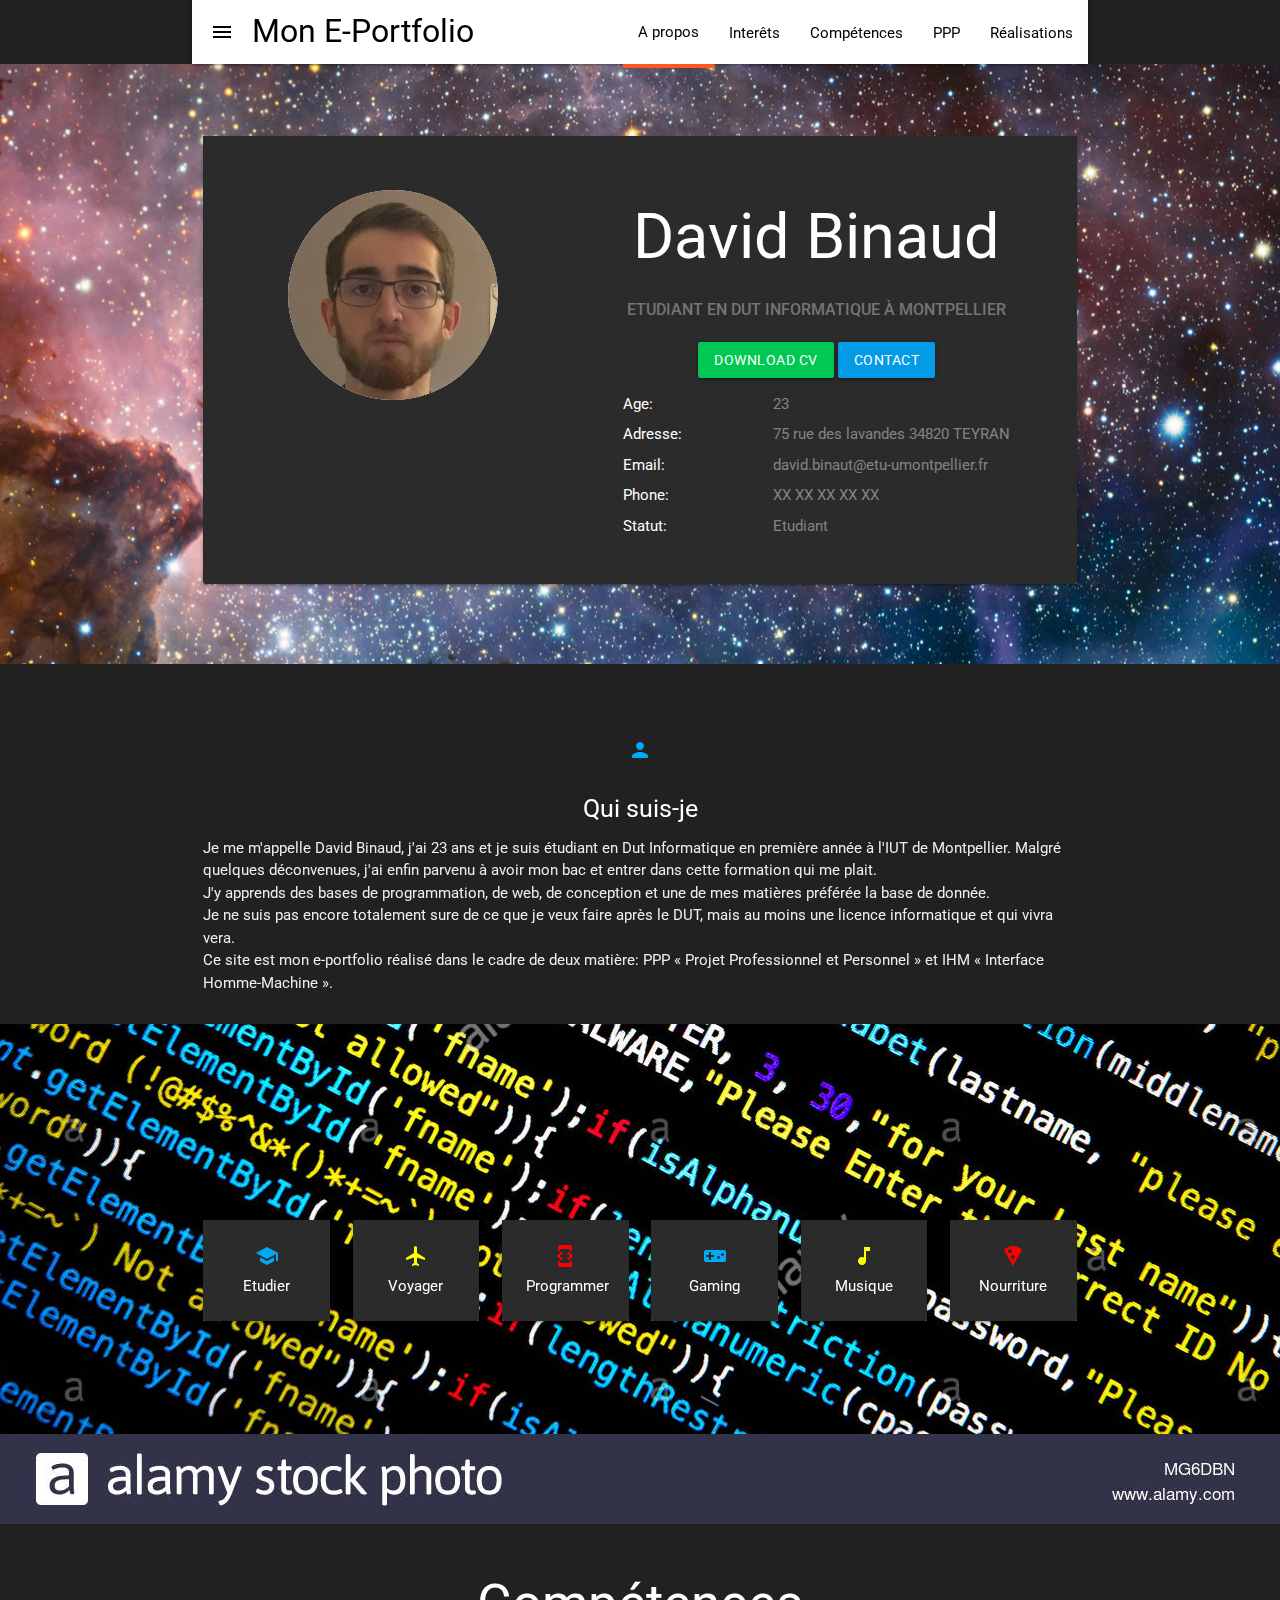
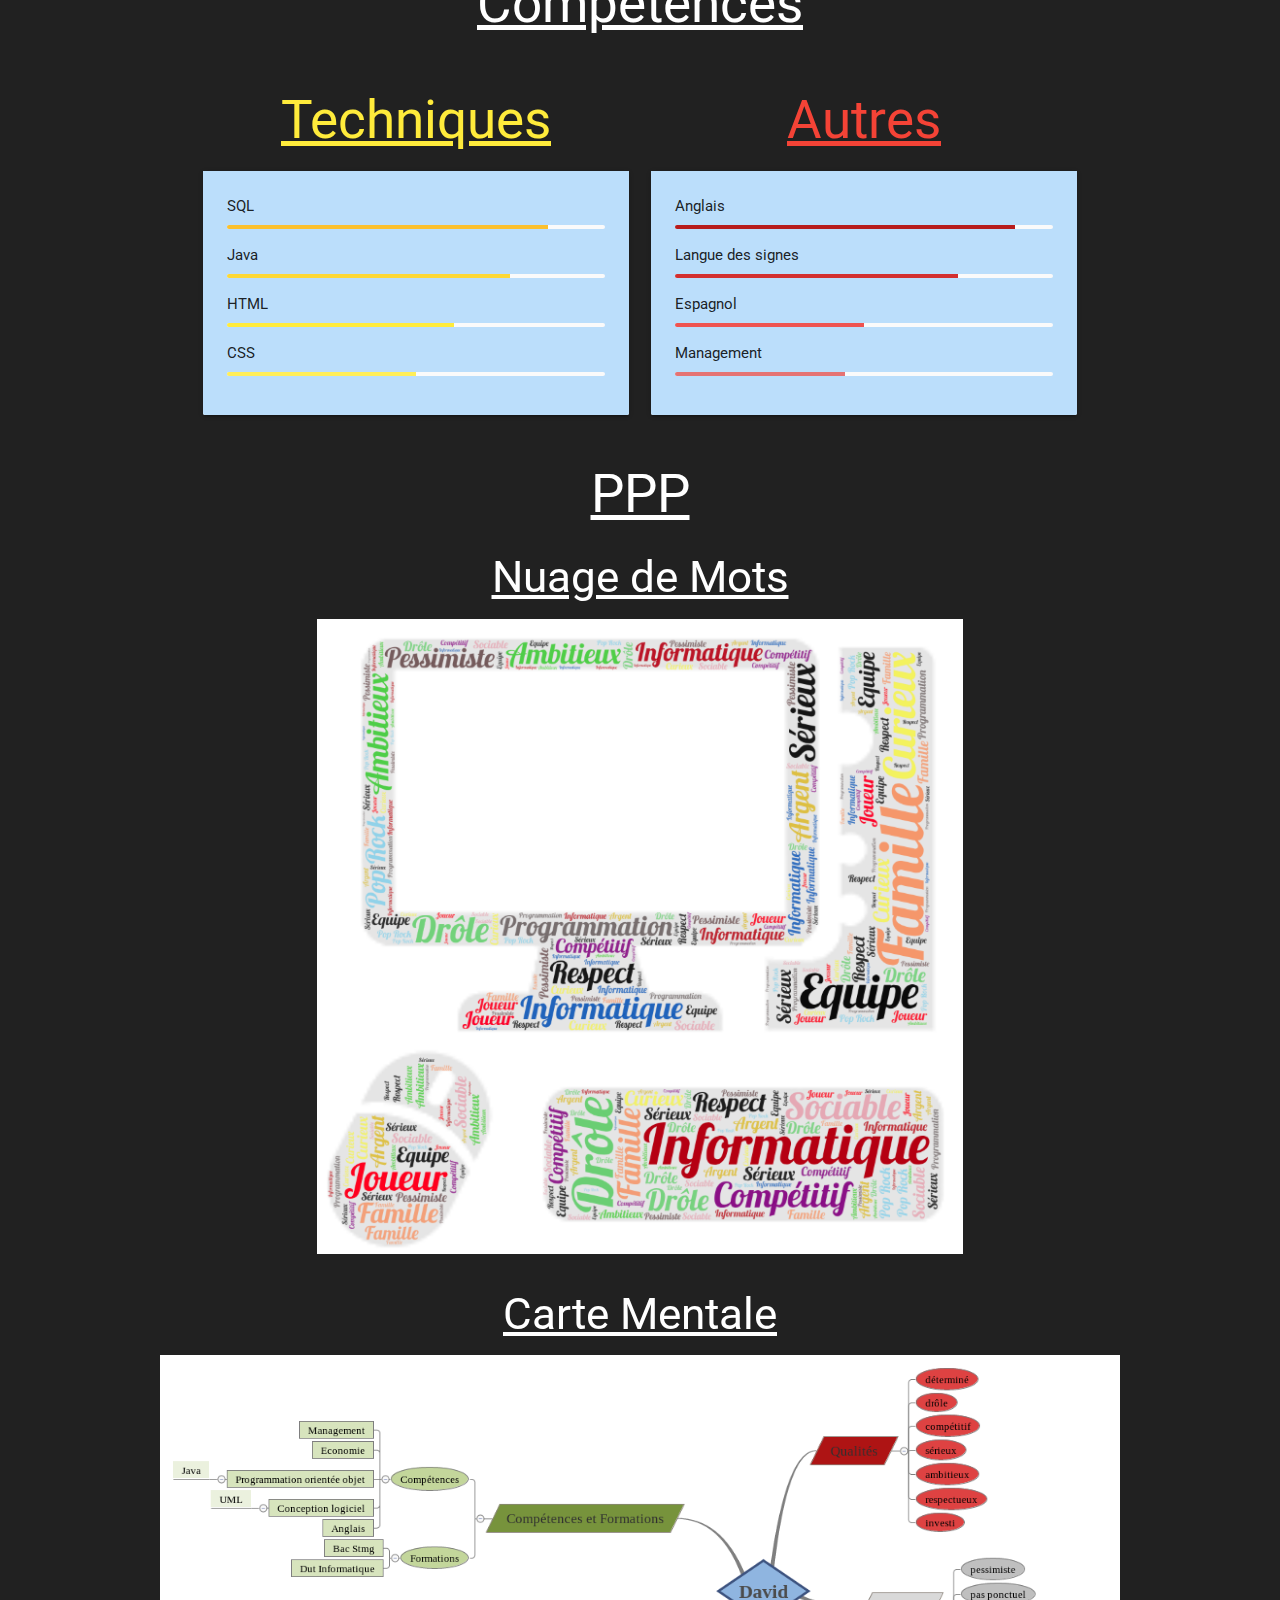
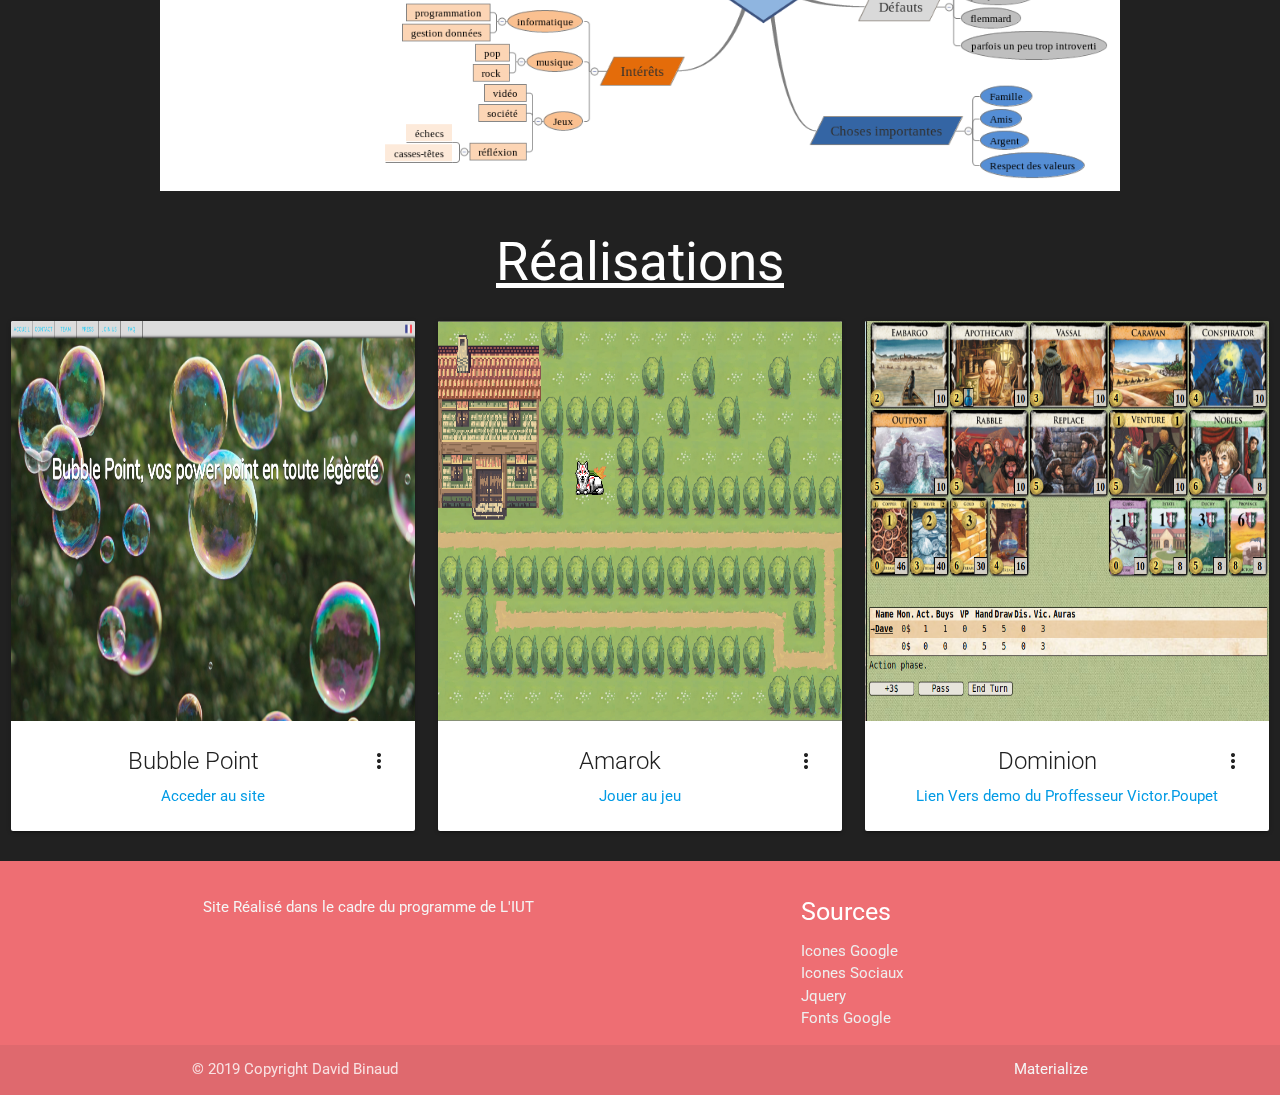
==== index.html @ a17b1716 "corrections" ====
<!DOCTYPE html>
  <html>
    <head>
      <title>E-Portfolio</title>
      <meta charset="utf-8">

      <!--Pas utilisé-->
      <script src="https://ajax.googleapis.com/ajax/libs/jquery/3.4.0/jquery.min.js"></script>
      <script src="./translate.js-master/jquery.translate.js"/></script>

      <!--Import Google Roboto Font-->
      <link rel="stylesheet" href="https://fonts.googleapis.com/css?family=Roboto">

      <!--Import Google Icon Font-->
      <link href="https://fonts.googleapis.com/icon?family=Material+Icons" rel="stylesheet">

      <!-- Social media Font -->
      <link rel="stylesheet" href="https://d1azc1qln24ryf.cloudfront.net/114779/Socicon/style-cf.css?9ukd8d">

    <!-- Compiled and minified CSS -->
    <link rel="stylesheet" href="https://cdnjs.cloudflare.com/ajax/libs/materialize/1.0.0/css/materialize.min.css">


    <link rel="stylesheet" href="./css/styles.css">



      <!--Let browser know website is optimized for mobile-->
      <meta name="viewport" content="width=device-width, initial-scale=1.0"/>
    </head>

    <body class="grey darken-4">

      <header>
        <div class="navbar-fixed container">
          <nav class="container white">
            <div class="nav-wrapper N/A">
              <a href="#" class="sidenav-trigger show-on-large" data-target="sidenav"><i class="material-icons  black-text">menu</i></a>
              <a href="#" class="brand-logo black-text"><span class="brandText">Mon E-Portfolio</span></a>
              <ul class="right hide-on-med-and-down">
                <li class="menuItems"><a class="waves-effect black-text menuItems" href="#Apropos">A propos</a></li>
                <li><a class="waves-effect black-text" href="#Interet">Interêts</a></li>
                <li><a class="waves-effect black-text" href="#Competences">Compétences</a></li>
                <li><a class="waves-effect black-text" href="#PPP">PPP</a></li>
                <li><a class="waves-effect black-text" href="#Realisations">Réalisations</a></li>
              </ul>
            </div>
          </nav>
        </div>
      </header>

    
      <ul class="sidenav" id="sidenav">
          <li>
              <div class="user-view">

                <div class="background">
                  <img src="./images/bgside.jpeg" alt="bg">
                </div>

                <div class="valign-wrapper">

                  <img src="./images/avatar2.png" alt="avatar" id="avatar">
                  <span class="white-text" id="avatarName">David Binaud</span>

                  <ul class="social-icons">
                      <li><a href="https://www.linkedin.com/in/david-binaud-540192148/" target="_blank" class="pure-button button-socicon"><span class="socicon socicon-linkedin white-text"></span></a></li>
                      <li><a href="https://github.com/DavidBinaud" target="_blank" class="pure-button button-socicon"><span class="socicon socicon-github white-text"></span></a></li>
                      <li><a href="https://open.spotify.com/user/1178601112?si=UcrMDy1pShS0-6CHucBXZg" target="_blank" class="pure-button button-socicon"><span class="socicon socicon-spotify white-text"></span></a></li>
                  </ul>

                </div>
              </div>        
          </li>
          <li><a class="waves-effect waves-light white-text" href="#Apropos">A propos</a></li>
          <li><a class="waves-effect waves-light white-text" href="#Interet">Interêts</a></li>
          <li><a class="waves-effect waves-light white-text" href="#Competences">Compétences</a></li>
          <li><a class="waves-effect waves-light white-text" href="#PPP">PPP</a></li>
          <li><a class="waves-effect waves-light white-text" href="#Realisations">Réalisations</a></li>
        </ul>
      



        <!-- first card with personal info  + Parallax -->

        <div class="parallax-container parallax-container1 transparent scrollspy valign-wrapper" id="Apropos">
          <div class="container" id="wrapper">
                <div class="row">
                  <div class="col s12">
                    <div class="card">
                      <div class="card-content first-card">
                        <div class="row">
                          <div class="col s12 l5 center">
                            <img class="avatar" src="./images/avatar2.png">
                            <ul class="social-icons">
                              <li><a href="https://www.facebook.com/david.binaud" target="_blank" class="pure-button button-socicon"><span class="socicon socicon-facebook grey-text text-darken-1"></span></a></li>
                              <li><a href="https://twitter.com/doudyss22" target="_blank" class="pure-button button-socicon"><span class="socicon socicon-twitter grey-text text-darken-1"></span></a></li>
                              <li><a href="https://www.linkedin.com/in/david-binaud-540192148/" target="_blank" class="pure-button button-socicon"><span class="socicon socicon-linkedin grey-text text-darken-1"></span></a></li>
                              <li><a href="https://github.com/DavidBinaud" target="_blank" class="pure-button button-socicon"><span class="socicon socicon-github grey-text text-darken-1"></span></a></li>
                              <li><a href="https://open.spotify.com/user/1178601112?si=UcrMDy1pShS0-6CHucBXZg" target="_blank" class="pure-button button-socicon"><span class="socicon socicon-spotify grey-text text-darken-1"></span></a></li>
                            </ul>
                          </div>
                          <div class="col s12 l7 info center">
                            <h1 id="about" class="scrollspy white-text">David Binaud</h1>
                            <p class="grey-text text-darken-1">Etudiant en Dut Informatique à Montpellier</p>
                            <div>
                              <a href="./src/CV.pdf" target="_blank" class="waves-effect waves-light btn green accent-4">DOWNLOAD CV</a>
                              <a class="waves-effect waves-light btn light-blue darken-1">CONTACT</a>
                            </div>
                            <ul>
                              <li><span class="profile-title">Age:</span><span class="profile-desc">23</span></li>
                              <li><span class="profile-title">Adresse:</span><span class="profile-desc">75 rue des lavandes 34820 TEYRAN</span></li>
                              <li><span class="profile-title">Email:</span><span class="profile-desc">david.binaut@etu-umontpellier.fr</span></li>
                              <li><span class="profile-title">Phone:</span><span class="profile-desc">XX XX XX XX XX</span></li>
                              <li><span class="profile-title ">Statut:</span><span class="profile-desc">Etudiant</span></li>
                            </ul>
                          </div>
                        </div>
                      </div>
                    </div>
                  </div>
                </div>
          </div>

          <div class="parallax"><img src="./images/NebulaWallpaper.jpg" alt="nebula"></div>
      </div>

 <!--Qui  suis je -->

      <div class="container section">
      <div class="row">
         <div class="col s12">
           <div class="icon-block">
             <h2 class="center light-blue-text">
               <i class="material-icons">person</i>  
             </h2>
             <h5 class="center white-text">Qui suis-je</h5>
             <p class="grey-text text-lighten-3">
              Je me m'appelle David Binaud, j'ai 23 ans et je suis étudiant en Dut Informatique en première année à l'IUT de Montpellier. Malgré quelques déconvenues, j'ai enfin parvenu à avoir mon bac et entrer dans cette formation qui me plait.<br>
              J'y apprends des bases de programmation, de web, de conception et une de mes matières préférée la base de donnée.<br>
              Je ne suis pas encore totalement sure de ce que je veux faire après le DUT, mais au moins une licence informatique et qui vivra vera.<br>
              Ce site est mon e-portfolio réalisé dans le cadre de deux matière: PPP « Projet Professionnel et Personnel » et IHM « Interface Homme-Machine ».
             </p>
           </div>
           
         </div>
         
         
       </div>
    </div>


		
 <!--Interets -->
        <div class="parallax-container transparent scrollspy valign-wrapper" id="Interet">
          <div class="parallax"><img src="./images/coding.jpg"></div>

          <div class="row container">
              <div class="col s4 m4 l2">
                  <div class="card ">
                      <div class="card-content center interest">
                        <div>
                          <i class="material-icons interest-icon1"><span class="">school</i>
                        </div>
                        <div>
                          <span class="white-text"><span class="interestText">Etudier</span>
                        </div>
                      </div>
                  </div>
              </div>

              <div class="col s4 m4 l2">
                  <div class="card">
                    <div class="card-content center interest">
                      <div>
                        <i class="material-icons interest-icon2">flight</i>
                      </div>
                      <div>
                        <span class="white-text"><span class="interestText">Voyager</span>
                      </div>
                    </div>
                  </div>
              </div>

              <div class="col s4 m4 l2">
                <div class="card">
                  <div class="card-content center interest">
                    <div>
                      <i class="material-icons interest-icon3">developer_mode</i>
                    </div>
                    <div>
                      <span class="white-text"><span class="interestText">Programmer</span>
                    </div>
                  </div>
                </div>
              </div>

              <div class="col s4 m4 l2">
                <div class="card">
                  <div class="card-content center interest">
                    <div>
                      <i class="material-icons interest-icon1">videogame_asset</i>
                    </div>
                    <div>
                      <span class="white-text"><span class="interestText">Gaming</span>
                    </div>
                  </div>
                </div>
              </div>

              <div class="col s4 m4 l2">
                <div class="card">
                  <div class="card-content center interest">
                    <div>
                      <i class="material-icons interest-icon2">music_note</i>
                    </div>
                    <div>
                      <span class="white-text"><span class="interestText">Musique</span>
                    </div>
                  </div>
                </div>
              </div>

              <div class="col s4 m4 l2">
                <div class="card">
                  <div class="card-content center interest">
                    <div>
                      <i class="material-icons interest-icon3">local_pizza</i>
                    </div>
                    <div>
                      <span class="white-text"><span class="interestText">Nourriture</span>
                    </div>
                  </div>
                </div>
              </div>
            </div>
      </div>

 <!--Competences -->
        <div class="section N/A">
		  	     <h2 class="white-text center">Compétences</h2>
             <div class="container skills">
        <div class="row scrollspy" id="Competences">
          <div class="col s12 l6 technicalSkill">
            <h2 id="skills" class="scrollspy center yellow-text">Techniques</h2>
            <div class="card">
              <div class="card-content  blue lighten-4">
                <div>
                  SQL
                </div>
                <div class="progress grey lighten-5">
                  <div class="determinate yellow darken-2" style="width: 85%"></div>
                </div>
                <div>
                  Java
                </div>
                <div class="progress grey lighten-5">
                  <div class="determinate yellow darken-1" style="width: 75%"></div>
                </div>
                <div>
                  HTML
                </div>
                <div class="progress grey lighten-5">
                  <div class="determinate yellow" style="width: 60%"></div>
                </div>
                <div>
                  CSS
                </div>
                <div class="progress grey lighten-5">
                  <div class="determinate yellow lighten-1" style="width: 50%"></div>
                </div>
              </div>
            </div>
          </div>
          <div class="col s12 l6">
            <h2 class="scrollspy center red-text"><span class="OtherComp">Autres</span></h2>
            <div class="card">
              <div class="card-content blue lighten-4">
                <div>
                  Anglais
                </div>
                <div class="progress grey lighten-5">
                  <div class="determinate red darken-4" style="width: 90%"></div>
                </div>
                <div>
                  Langue des signes
                </div>
                <div class="progress grey lighten-5">
                  <div class="determinate red darken-2" style="width: 75%"></div>
                </div>
                <div>
                  Espagnol
                </div>
                <div class="progress grey lighten-5">
                  <div class="determinate red lighten-1" style="width: 50%"></div>
                </div>
                <div>
                  Management
                </div>
                <div class="progress grey lighten-5">
                  <div class="determinate  red lighten-2" style="width: 45%"></div>
                </div>
              </div>
            </div>
          </div>
        </div>
      </div>


 <!--PPP -->
      <div class="center scrollspy"  id="PPP">
        <h2 class="white-text">PPP</h2>
      <div >

        <h3 class="white-text" >Nuage de Mots</h3>
        <img id="NuageMots" src="./images/NuageDeMots.png" alt="nuageMots">
      </div>

      <div class="CarteMentaleParent">
        <h3 class="white-text" >Carte Mentale</h3>
        <img id="CarteMentale" src="./images/CarteMentale.png" alt="CarteMentale">
      </div>
    </div>







    <!--Realisations -->
    <div class="row center scrollspy" id="Realisations">
      <h2 class="white-text center">Réalisations</h2>
      <div class="col s12 m6 l4 center">
        <div class="card center">
          <div class="card-image waves-effect waves-block waves-light">
              <img class="activator card-image" src="images/Bubble.png">
          </div>
          <div class="card-content">
            <span class="card-title activator grey-text text-darken-4">Bubble Point<i class="material-icons right">more_vert</i></span>
            <p><a href="http://webinfo.iutmontp.univ-montp2.fr/~binaudd" target="_blank" class="center">Acceder au site</a></p>
          </div>

          <div class="card-reveal">
            <span class="card-title grey-text text-darken-4">Bubble Point<i class="material-icons right">close</i></span>
            <p>Site réalisé durant le premier semestre dans le cadre de la conception document. Utilisant du html/CSS et un peu de javascript</p>
          </div>
        </div>
      </div>

      <div class="col s12 m6 l4 center">
        <div class="card center">
          <div class="card-image waves-effect waves-block waves-light">
              <img class="activator card-image" src="./images/Amarok.png">
          </div>
          <div class="card-content">
            <span class="card-title activator grey-text text-darken-4">Amarok<i class="material-icons right">more_vert</i></span>
            <p><a href="./src/Amarok/amarok.html" target="_blank" class="center">Jouer au jeu</a></p>
          </div>

          <div class="card-reveal">
            <span class="card-title grey-text text-darken-4">Amarok<i class="material-icons right">close</i></span>
            <p>C'est un jeu réalisé Lors de la Code Game Jam qui est une compétition de programmation de jeu en 30h par groupe. Nous étions 6 sur ce projet.</p>
          </div>
        </div>
      </div>


      <div class="col s12 m6 l4 center">
        <div class="card center">
          <div class="card-image waves-effect waves-block waves-light">
              <img class="activator card-image" src="./images/Dominion.png">
          </div>
          <div class="card-content">
            <span class="card-title activator grey-text text-darken-4">Dominion<i class="material-icons right">more_vert</i></span>
            <p><a href="https://dominion.zanapher.fr/index">Lien Vers demo du Proffesseur Victor.Poupet</a></p>
          </div>

          <div class="card-reveal">
            <span class="card-title grey-text text-darken-4">Dominion<i class="material-icons right">close</i></span>
            <p>Ce Projet est réalisé dans le cadre du cours de Programmation Orientée objet. Et nous pousse à coder un jeu de cartes qui au demeurant est très interessant.</p>
          </div>
        </div>
      </div>



    </div>















    </div> <!-- Fin Section -->






      <!-- Compiled and minified JavaScript -->
      <script src="https://cdnjs.cloudflare.com/ajax/libs/materialize/1.0.0/js/materialize.min.js"></script>

      <script>
        $(document).ready(function(){
          $('.scrollspy').scrollSpy();
        });
      </script>

      <script>
          $(document).ready(function(){
            $('.sidenav').sidenav();
          });
      </script>

      <script>
        $(document).ready(function(){
          $('.parallax').parallax();
        });
      </script>

      <script>
      $(document).ready(function(){
        $('.pushpin').pushpin();
       });
      </script>

    </body>

     <footer class="page-footer">
          <div class="container">
            <div class="row">
              <div class="col l6 s12">
                <p class="grey-text text-lighten-4">Site Réalisé dans le cadre du programme de L'IUT</p>
              </div>
              <div class="col l4 offset-l2 s12">
                <h5 class="white-text">Sources</h5>
                <ul>
                  <li><a class="grey-text text-lighten-3" href="https://material.io/tools/icons/?style=baseline">Icones Google</a></li>
                  <li><a class="grey-text text-lighten-3" href="http://www.socicon.com/icons">Icones Sociaux</a></li>
                  <li><a class="grey-text text-lighten-3" href="https://jquery.com/">Jquery</a></li>
                  <li><a class="grey-text text-lighten-3" href="https://fonts.google.com/">Fonts Google</a></li>
                </ul>
              </div>
            </div>
          </div>
          <div class="footer-copyright">
            <div class="container">
            © 2019 Copyright David Binaud
            <a class="grey-text text-lighten-4 right" href="https://materializecss.com/">Materialize</a>
            </div>
          </div>
        </footer>
  </html>
---- css/styles.css ----
body{
	font-family: 'Roboto', sans-serif;
}

#wrapper {
  max-width: 970px;
}

#avatar{
  width: 123px; height: 123px;
}

#avatarName{
  padding-left: 5px;
}


h2,h3{
  text-decoration: underline;
}

.card-image{
    height: 400px; /* Your height here */
    overflow: hidden;
}


.menuItems{
  padding-bottom: -5px;
}

.profile-title {
  display: inline-block;
  color : white;
  width: 150px;
  margin-bottom: 8px;
  font-family: 'Roboto', sans-serif;
}

.profile-desc {
  display: inline-block;
  color: #848484;
  margin-bottom: 8px;
  font-family: 'Roboto', sans-serif;
}

.social-icons li {
  display: inline-block;
  padding: 0px 9px;
}

.row {
  margin-bottom: 0px;
}

img.avatar {
  margin-top: 20px;
}

.parallax-container1 {
    height: 600px;
}

.info ul {
  display: inline-block;
  text-align: left;
  font-family: 'Roboto', sans-serif;
}
.info p {
  font-size: 16px;
  line-height: 25px;
  font-weight: 500;
  text-transform: uppercase;
  margin-bottom: 20px !important;
  font-family: 'Roboto', sans-serif;
}

.first-card, #sidenav,.interest{
	background-color: #2b2b2b;
}

.active{
	border-bottom: 4px solid #ff5722;
}



.interest-icon1{
	color : #03a9f4;
}

.interest-icon2{
	color : yellow;
}

.interest-icon3{
	color : red;
}



#CarteMentale{
  width: 680px;
  width: 960px;
}

@media screen and (max-width:1024px) {
#CarteMentale{
  width: 640px;
  height: 480px;
}

}



@media screen and (max-width: 640px) {
  .parallax-container1 {
    height: 900px;
	}

.parallax-container2 {
    height: 400px;
	}

  #CarteMentale{
  height: 360px;
  width: 480px;
  }

  #NuageMots{
    height: 360px;
    width: 360px;
  }

  .brandText{
    font-size: small;
  }
}

@media screen and (max-width: 480px) {
  .parallax-container1 {
    height: 1100px;
  }

.parallax-container2 {
    height: 400px;
  }

  #CarteMentale{
  height: 200px;
  width: 320px;
  }

  #NuageMots{
    height: 240px;
    width: 240px;
  }

  .brandText{
    font-size: small;
  }

  .interestText{
    font-size: 10px;
    text-align: center;
  }
}
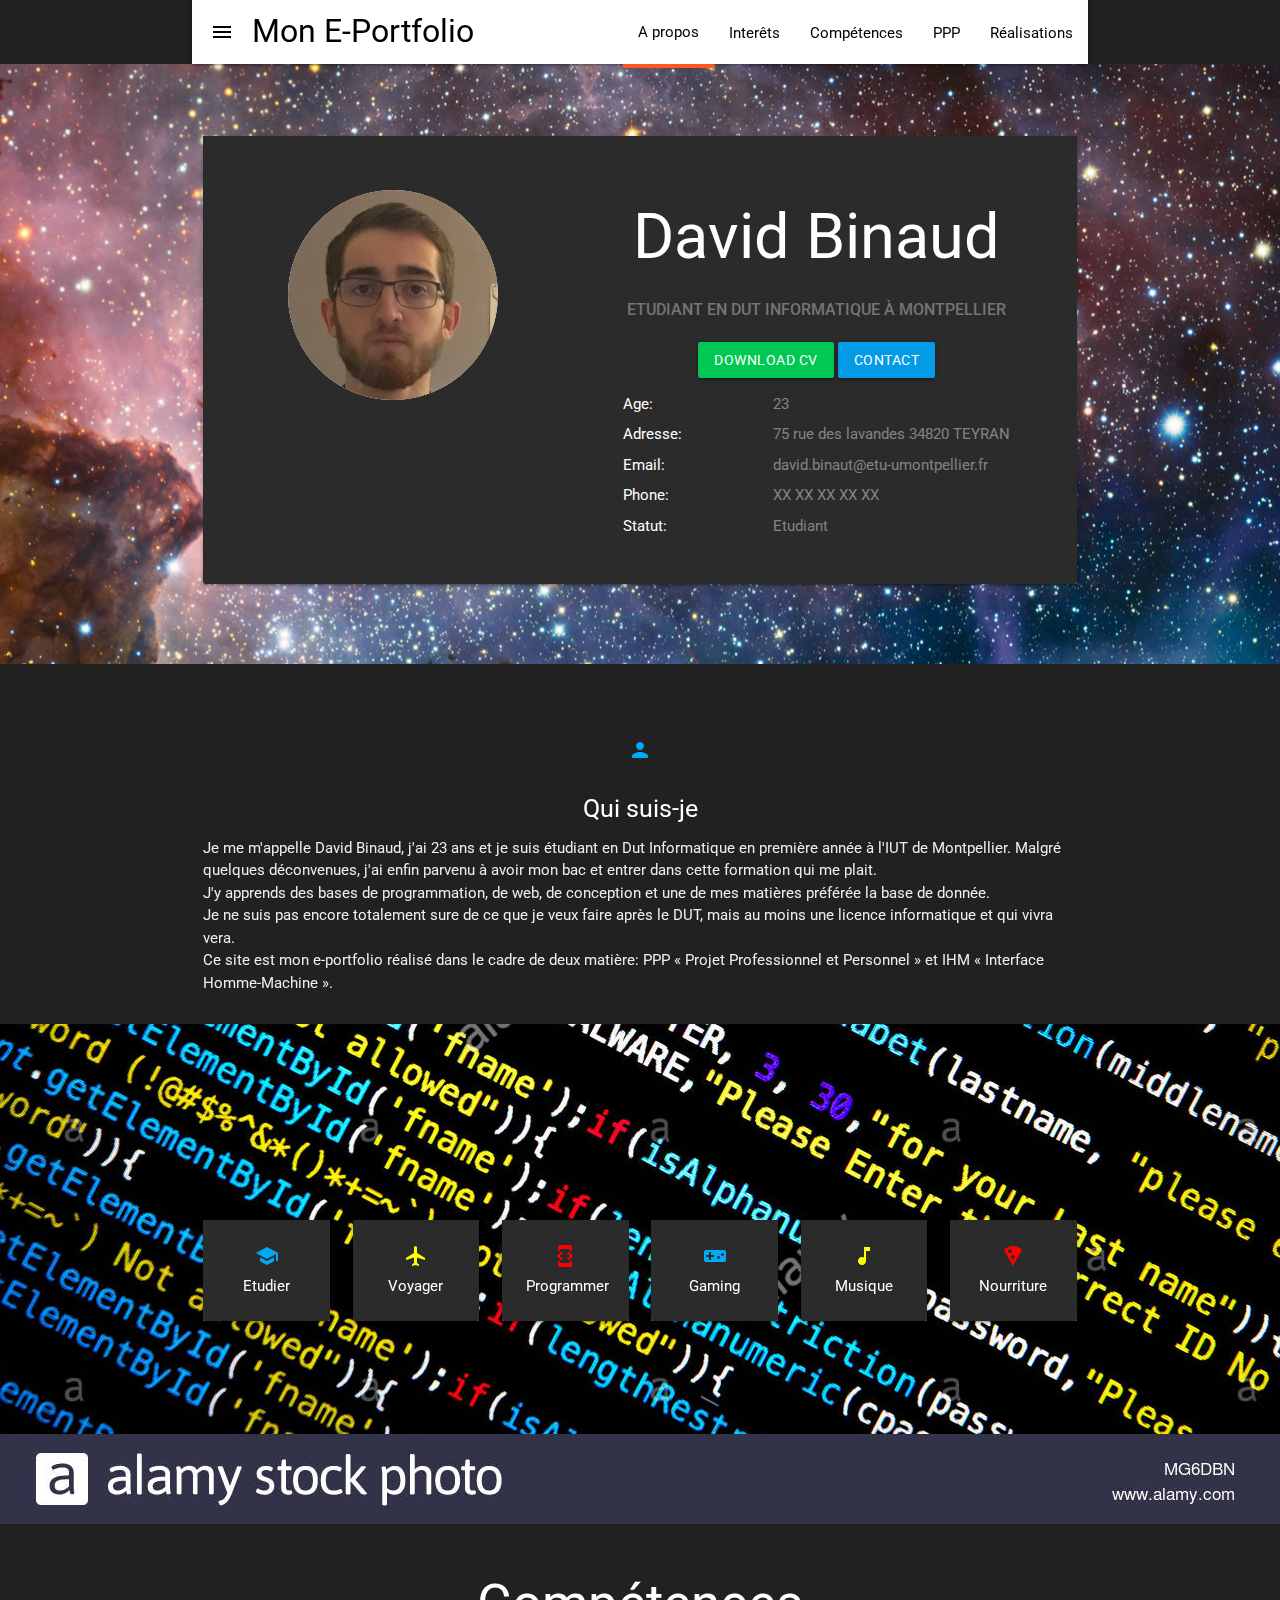
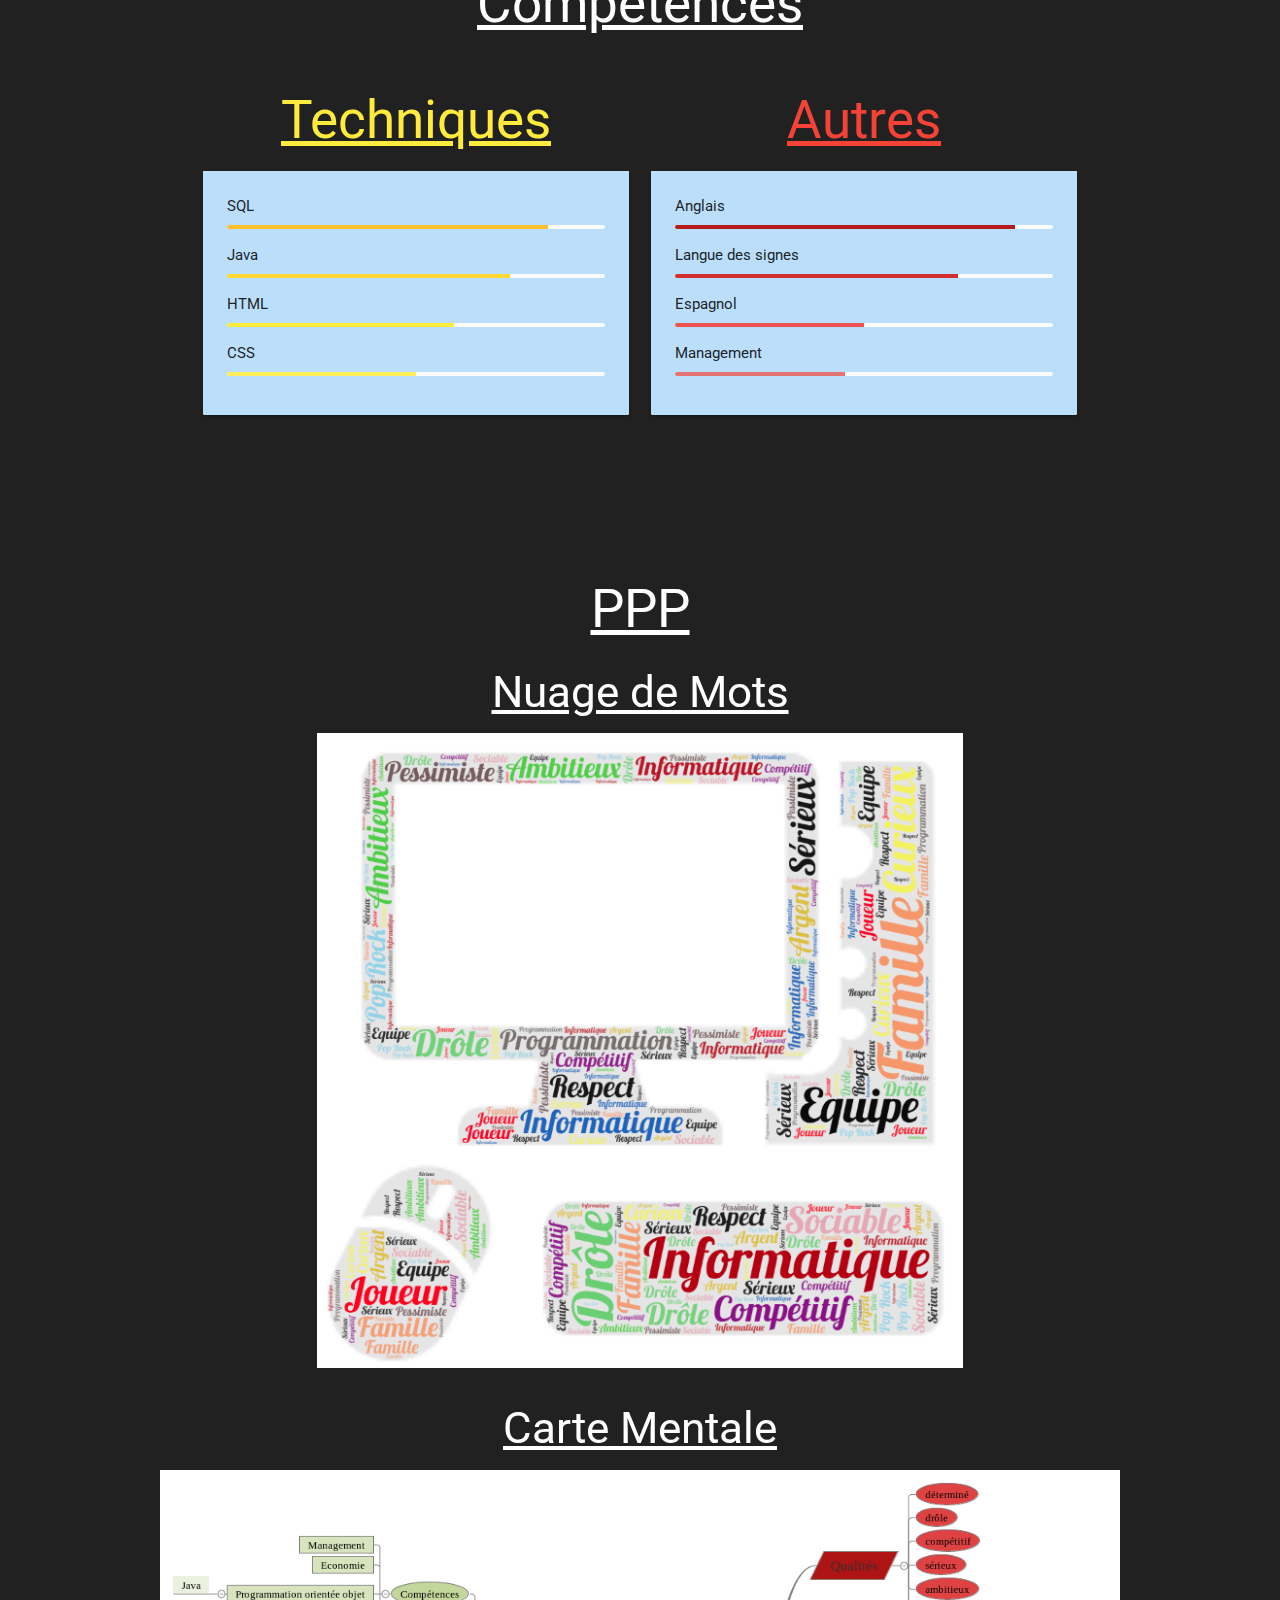
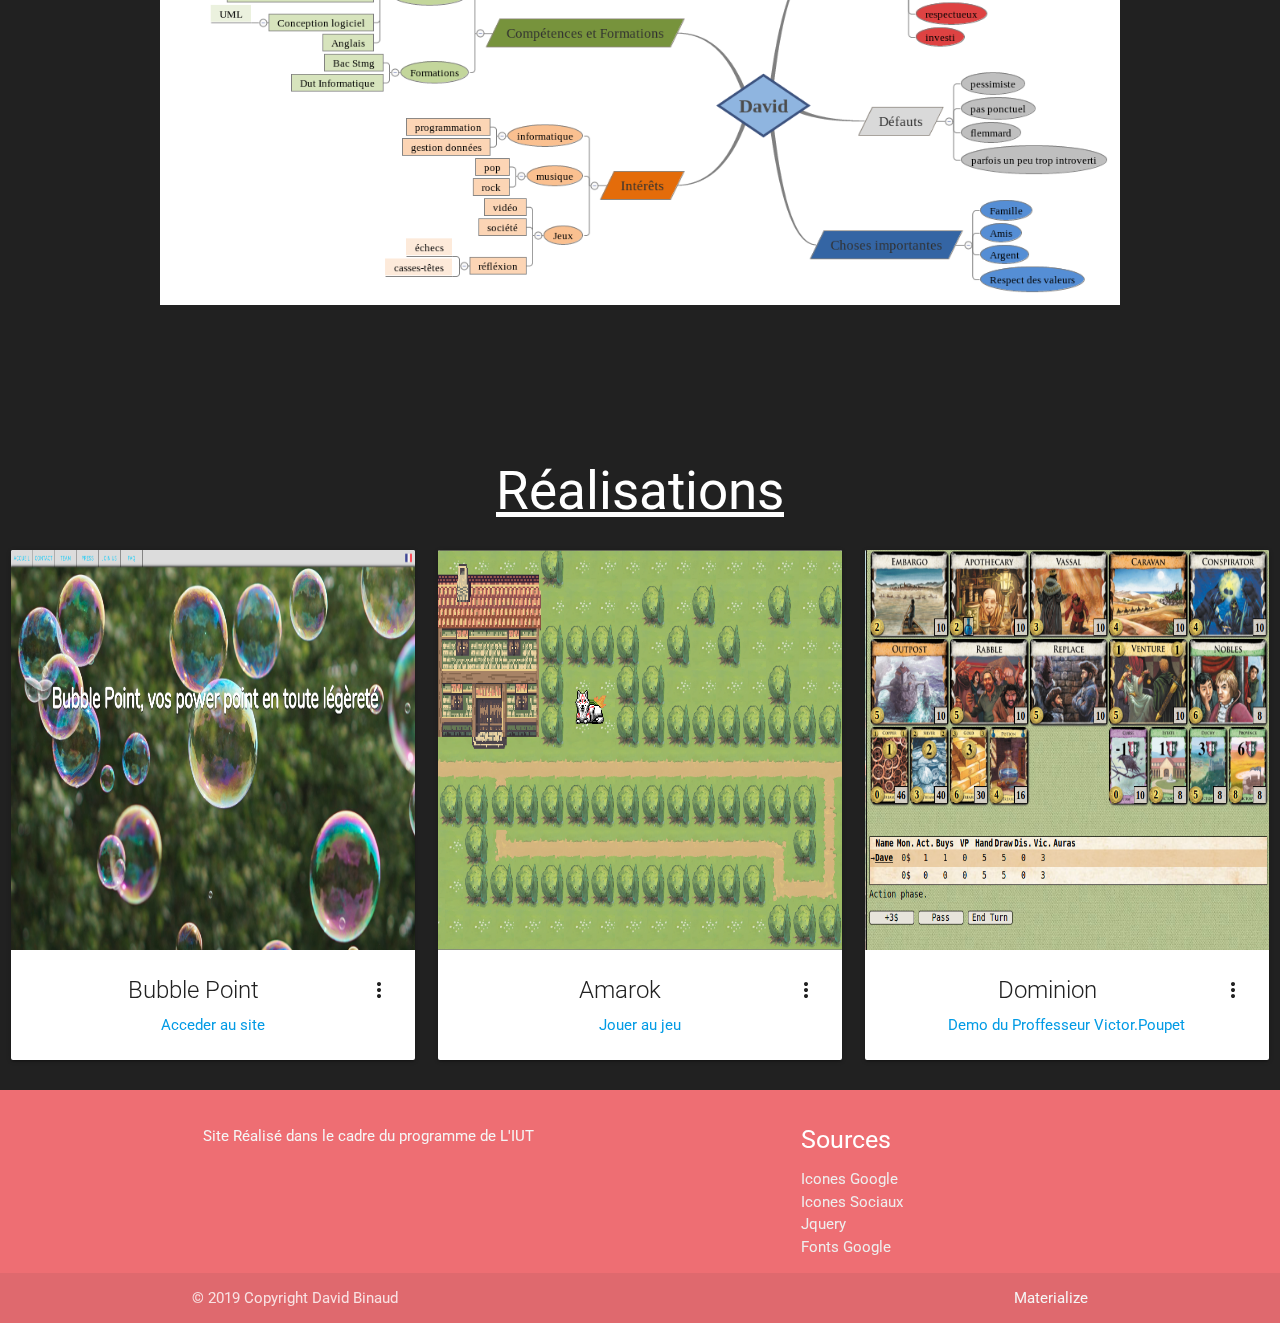
==== commit c458c2a5: "corrections" ====
--- a/index.html
+++ b/index.html
@@ -332,7 +332,7 @@
     <!--Realisations -->
     <div class="row center scrollspy" id="Realisations">
       <h2 class="white-text center">Réalisations</h2>
-      <div class="col s12 m6 l4 center">
+      <div class="col s12 m8 l4 offset-m2 center">
         <div class="card center">
           <div class="card-image waves-effect waves-block waves-light">
               <img class="activator card-image" src="images/Bubble.png">
@@ -349,7 +349,7 @@
         </div>
       </div>
 
-      <div class="col s12 m6 l4 center">
+      <div class="col s12 m8 l4 offset-m2 center">
         <div class="card center">
           <div class="card-image waves-effect waves-block waves-light">
               <img class="activator card-image" src="./images/Amarok.png">
@@ -367,14 +367,14 @@
       </div>
 
 
-      <div class="col s12 m6 l4 center">
+      <div class="col s12 m8 l4 offset-m2 center">
         <div class="card center">
           <div class="card-image waves-effect waves-block waves-light">
               <img class="activator card-image" src="./images/Dominion.png">
           </div>
           <div class="card-content">
             <span class="card-title activator grey-text text-darken-4">Dominion<i class="material-icons right">more_vert</i></span>
-            <p><a href="https://dominion.zanapher.fr/index">Lien Vers demo du Proffesseur Victor.Poupet</a></p>
+            <p><a href="https://dominion.zanapher.fr/index">Demo du Proffesseur Victor.Poupet</a></p>
           </div>
 
           <div class="card-reveal">
--- a/css/styles.css
+++ b/css/styles.css
@@ -20,7 +20,7 @@
 }
 
 .card-image{
-    height: 400px; /* Your height here */
+    height: 400px;
     overflow: hidden;
 }
 
@@ -104,6 +104,14 @@
   width: 960px;
 }
 
+#Realisations{
+  margin-top: 150px;
+}
+
+#Competences{
+  margin-bottom: 150px;
+}
+
 @media screen and (max-width:1024px) {
 #CarteMentale{
   width: 640px;
@@ -136,6 +144,11 @@
   .brandText{
     font-size: small;
   }
+
+  .card-image{
+    height: 360px;
+    overflow: hidden;
+}
 }
 
 @media screen and (max-width: 480px) {
@@ -165,4 +178,9 @@
     font-size: 10px;
     text-align: center;
   }
+
+  .card-image{
+    height: 240px;
+    overflow: hidden;
+}
 }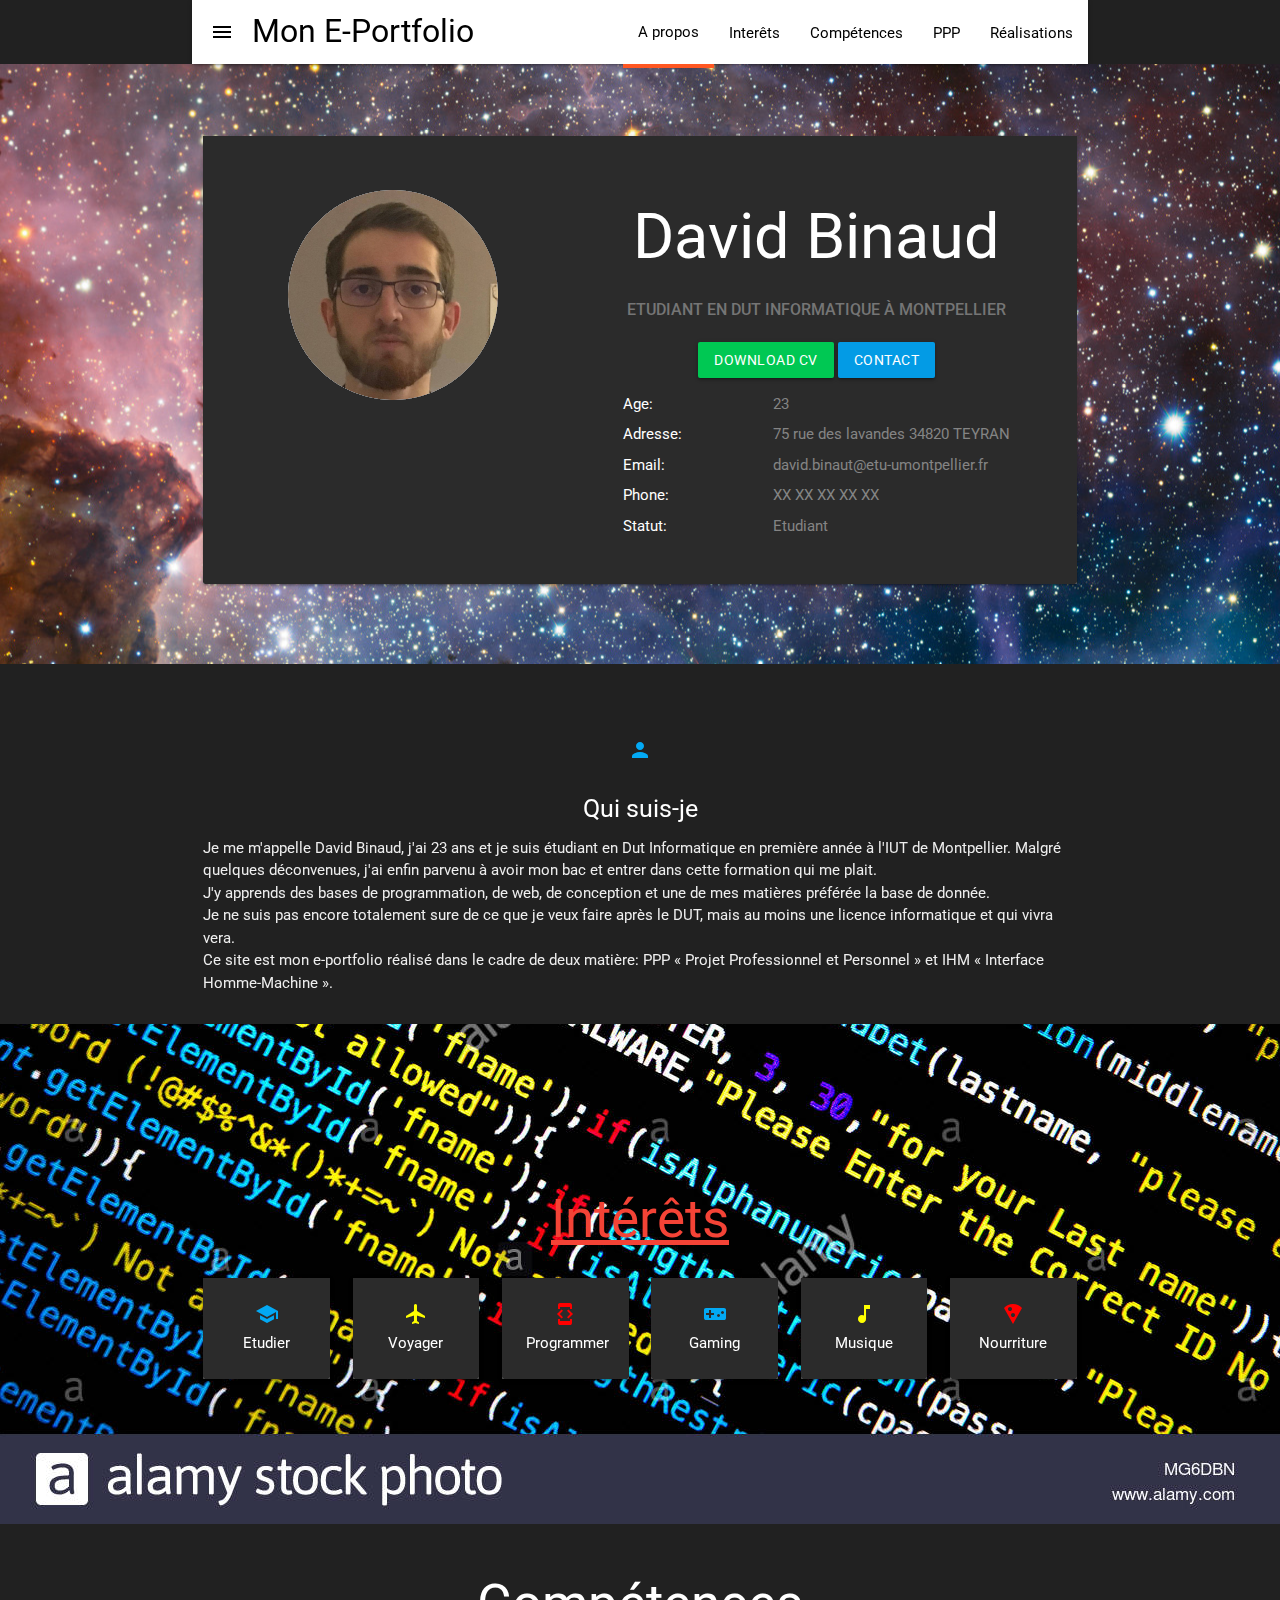
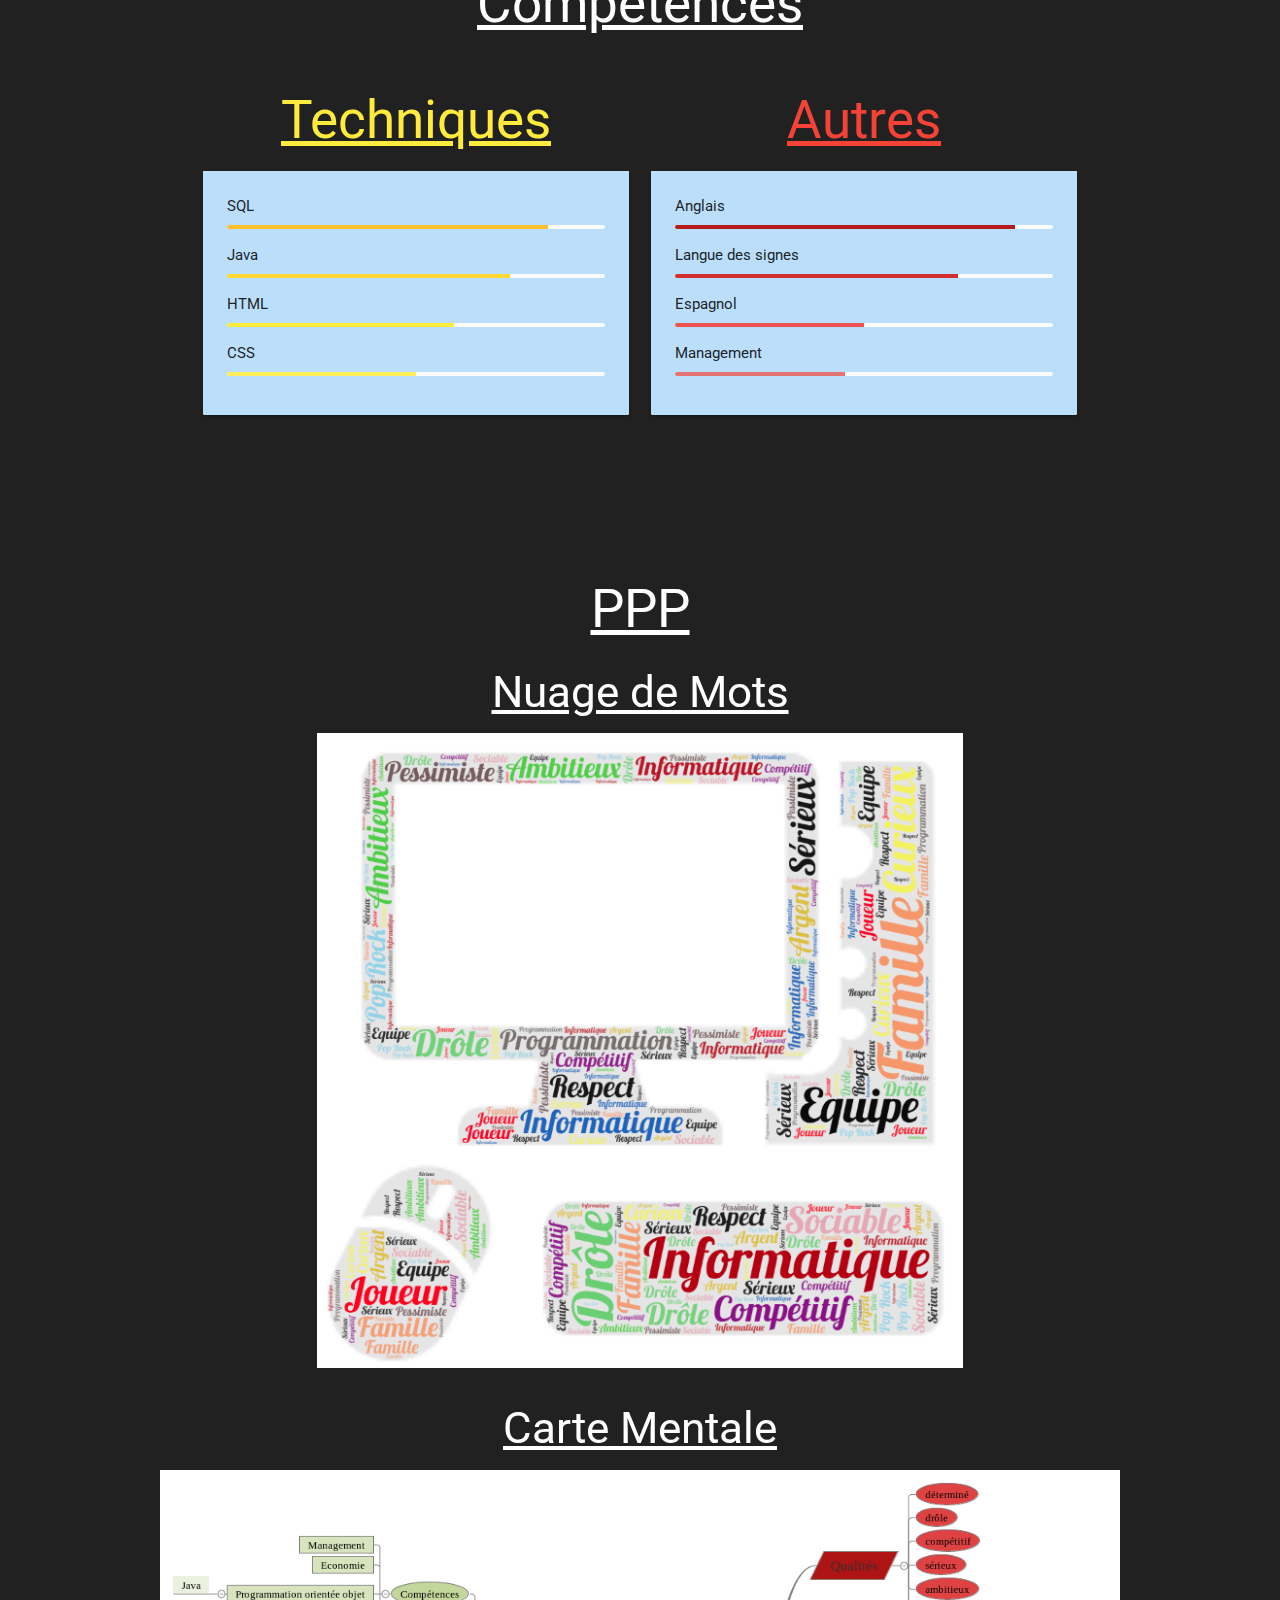
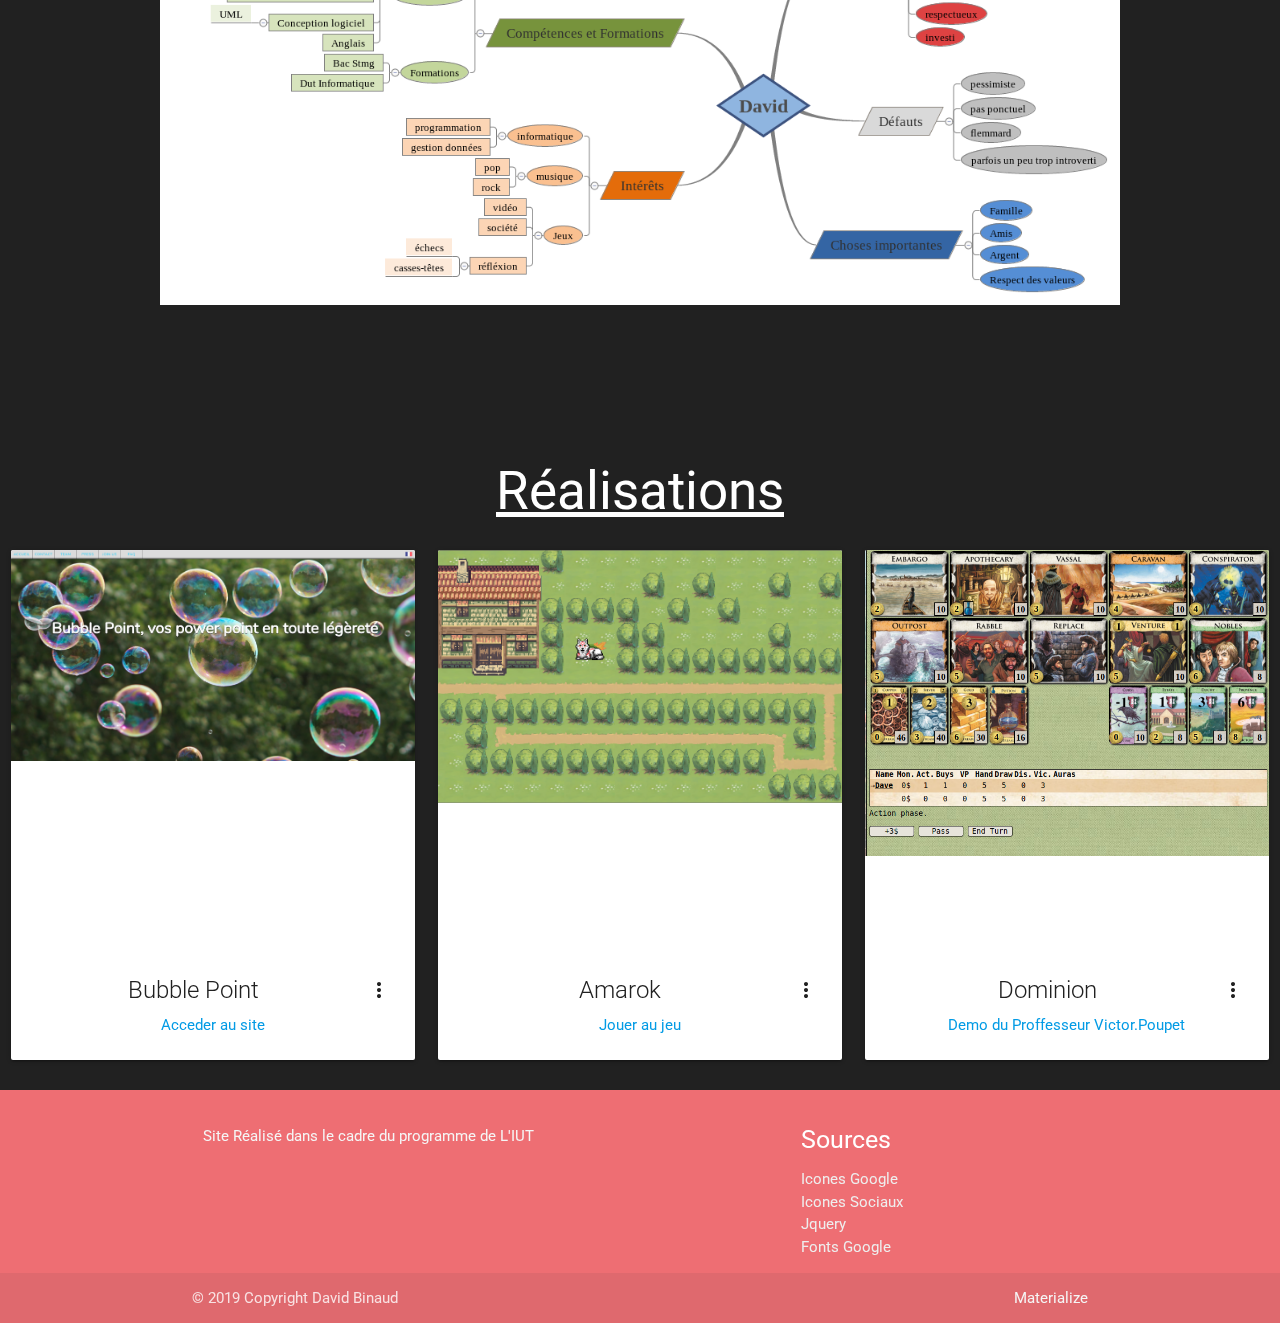
==== commit 5d9394ed: "corrections" ====
--- a/index.html
+++ b/index.html
@@ -157,8 +157,9 @@
           <div class="parallax"><img src="./images/coding.jpg"></div>
 
           <div class="row container">
-              <div class="col s4 m4 l2">
-                  <div class="card ">
+              <h2 class="red-text center">Intérêts</h2>
+              <div class="col s4 m4 l2">
+                  <div class="card">
                       <div class="card-content center interest">
                         <div>
                           <i class="material-icons interest-icon1"><span class="">school</i>
@@ -335,7 +336,7 @@
       <div class="col s12 m8 l4 offset-m2 center">
         <div class="card center">
           <div class="card-image waves-effect waves-block waves-light">
-              <img class="activator card-image" src="images/Bubble.png">
+              <img class="activator responsive-img" src="images/Bubble.png">
           </div>
           <div class="card-content">
             <span class="card-title activator grey-text text-darken-4">Bubble Point<i class="material-icons right">more_vert</i></span>
@@ -352,7 +353,7 @@
       <div class="col s12 m8 l4 offset-m2 center">
         <div class="card center">
           <div class="card-image waves-effect waves-block waves-light">
-              <img class="activator card-image" src="./images/Amarok.png">
+              <img class="responsive-img activator" src="./images/Amarok.png">
           </div>
           <div class="card-content">
             <span class="card-title activator grey-text text-darken-4">Amarok<i class="material-icons right">more_vert</i></span>
@@ -370,7 +371,7 @@
       <div class="col s12 m8 l4 offset-m2 center">
         <div class="card center">
           <div class="card-image waves-effect waves-block waves-light">
-              <img class="activator card-image" src="./images/Dominion.png">
+              <img class="activator responsive-img" src="./images/Dominion.png">
           </div>
           <div class="card-content">
             <span class="card-title activator grey-text text-darken-4">Dominion<i class="material-icons right">more_vert</i></span>
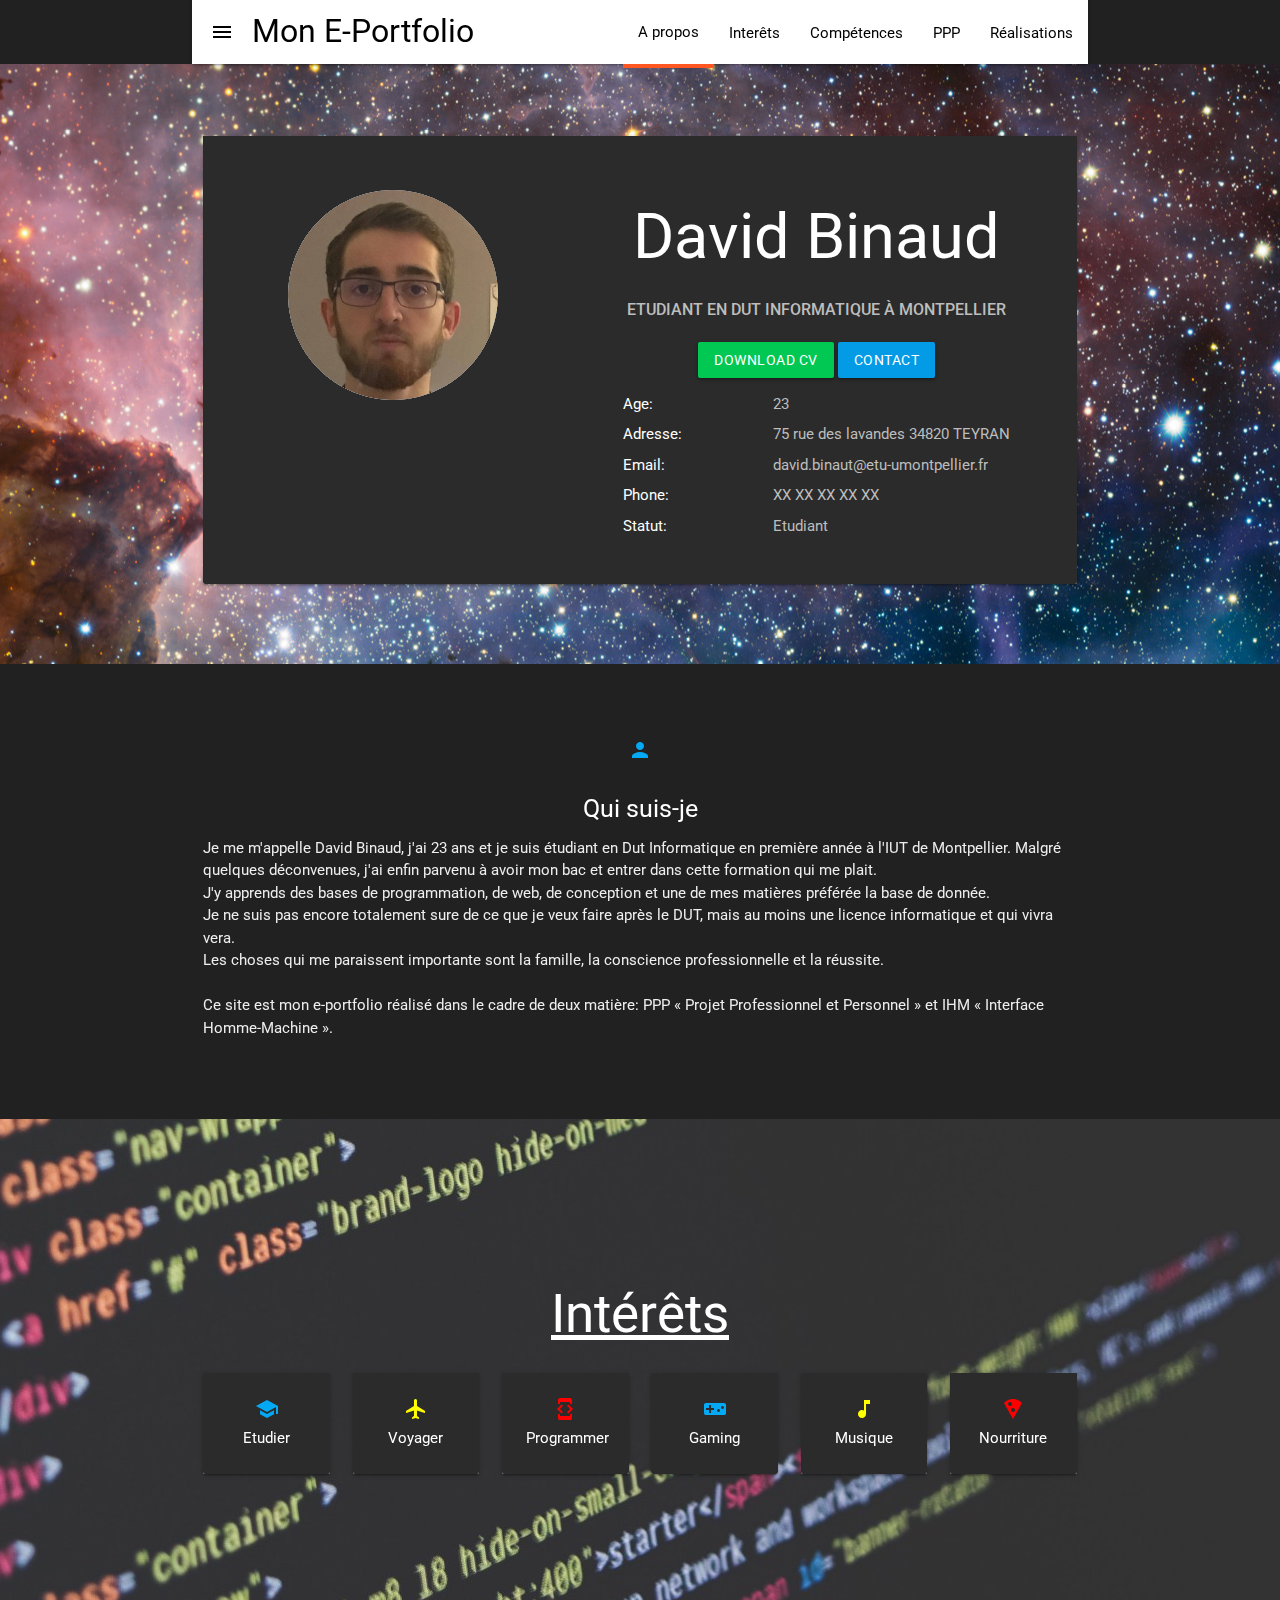
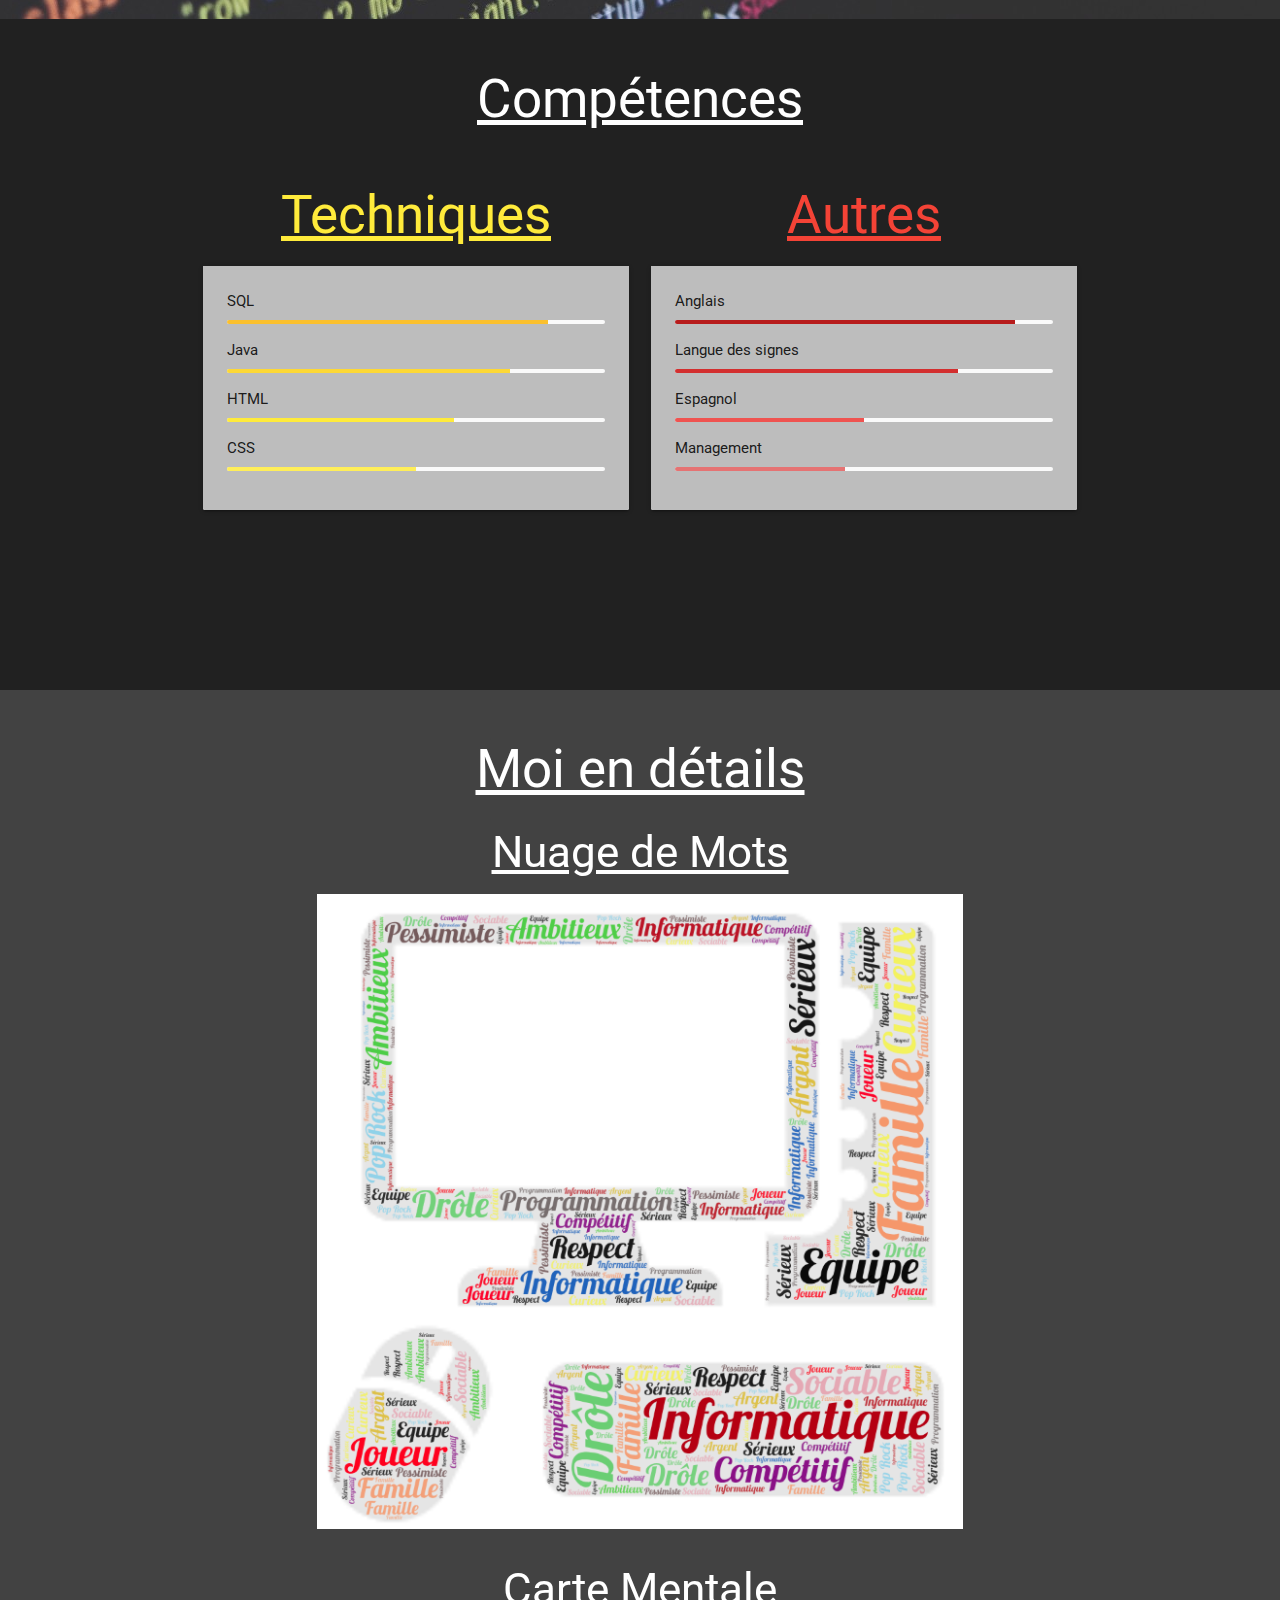
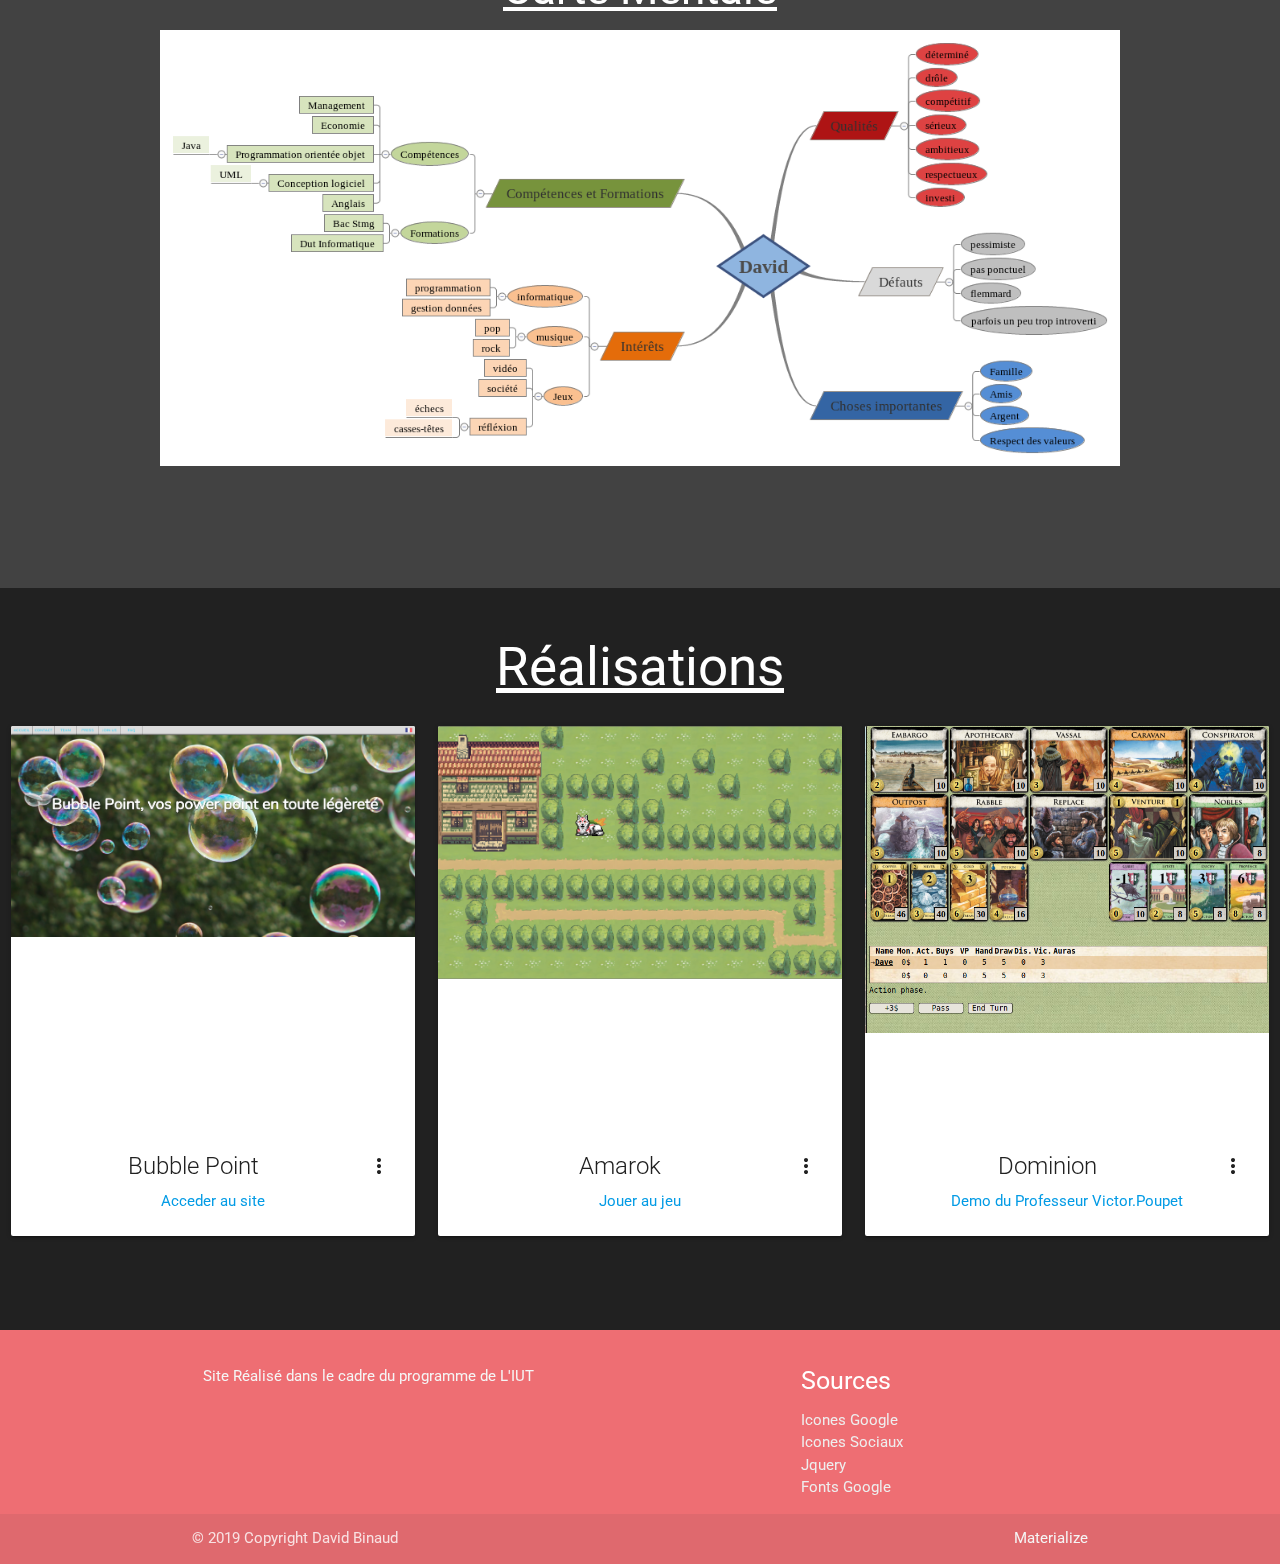
==== commit 1fa03032: "fin" ====
--- a/index.html
+++ b/index.html
@@ -103,10 +103,10 @@
                           </div>
                           <div class="col s12 l7 info center">
                             <h1 id="about" class="scrollspy white-text">David Binaud</h1>
-                            <p class="grey-text text-darken-1">Etudiant en Dut Informatique à Montpellier</p>
+                            <p class="grey-text text-lighten-1">Etudiant en Dut Informatique à Montpellier</p>
                             <div>
                               <a href="./src/CV.pdf" target="_blank" class="waves-effect waves-light btn green accent-4">DOWNLOAD CV</a>
-                              <a class="waves-effect waves-light btn light-blue darken-1">CONTACT</a>
+                              <a class="waves-effect waves-light btn light-blue darken-1" href="mailto:david.binaud@etu-umontpellier.fr">CONTACT</a>
                             </div>
                             <ul>
                               <li><span class="profile-title">Age:</span><span class="profile-desc">23</span></li>
@@ -136,10 +136,13 @@
                <i class="material-icons">person</i>  
              </h2>
              <h5 class="center white-text">Qui suis-je</h5>
-             <p class="grey-text text-lighten-3">
+             <p class="grey-text text-lighten-3" id="whoami">
               Je me m'appelle David Binaud, j'ai 23 ans et je suis étudiant en Dut Informatique en première année à l'IUT de Montpellier. Malgré quelques déconvenues, j'ai enfin parvenu à avoir mon bac et entrer dans cette formation qui me plait.<br>
               J'y apprends des bases de programmation, de web, de conception et une de mes matières préférée la base de donnée.<br>
               Je ne suis pas encore totalement sure de ce que je veux faire après le DUT, mais au moins une licence informatique et qui vivra vera.<br>
+              
+              Les choses qui me paraissent importante sont la famille, la conscience professionnelle et la réussite.
+              <br><br>
               Ce site est mon e-portfolio réalisé dans le cadre de deux matière: PPP « Projet Professionnel et Personnel » et IHM « Interface Homme-Machine ».
              </p>
            </div>
@@ -154,10 +157,10 @@
 		
  <!--Interets -->
         <div class="parallax-container transparent scrollspy valign-wrapper" id="Interet">
-          <div class="parallax"><img src="./images/coding.jpg"></div>
+          <div class="parallax"><img src="./images/coding.jpeg"></div>
 
           <div class="row container">
-              <h2 class="red-text center">Intérêts</h2>
+              <h2 class="white-text center">Intérêts</h2>
               <div class="col s4 m4 l2">
                   <div class="card">
                       <div class="card-content center interest">
@@ -246,7 +249,7 @@
           <div class="col s12 l6 technicalSkill">
             <h2 id="skills" class="scrollspy center yellow-text">Techniques</h2>
             <div class="card">
-              <div class="card-content  blue lighten-4">
+              <div class="card-content  grey lighten-1">
                 <div>
                   SQL
                 </div>
@@ -277,7 +280,7 @@
           <div class="col s12 l6">
             <h2 class="scrollspy center red-text"><span class="OtherComp">Autres</span></h2>
             <div class="card">
-              <div class="card-content blue lighten-4">
+              <div class="card-content grey lighten-1">
                 <div>
                   Anglais
                 </div>
@@ -307,11 +310,13 @@
           </div>
         </div>
       </div>
-
-
+    </div>
+
+
+    <div class="section grey darken-3">
  <!--PPP -->
       <div class="center scrollspy"  id="PPP">
-        <h2 class="white-text">PPP</h2>
+        <h2 class="white-text">Moi en détails</h2>
       <div >
 
         <h3 class="white-text" >Nuage de Mots</h3>
@@ -324,12 +329,12 @@
       </div>
     </div>
 
-
-
-
-
-
-
+  </div>
+
+
+
+
+  <div class="section">
     <!--Realisations -->
     <div class="row center scrollspy" id="Realisations">
       <h2 class="white-text center">Réalisations</h2>
@@ -345,7 +350,10 @@
 
           <div class="card-reveal">
             <span class="card-title grey-text text-darken-4">Bubble Point<i class="material-icons right">close</i></span>
-            <p>Site réalisé durant le premier semestre dans le cadre de la conception document. Utilisant du html/CSS et un peu de javascript</p>
+            <p class="text">Site réalisé durant le premier semestre dans le cadre de la conception document. Utilisant du html/CSS et un peu de javascript.
+            <br><br>
+            Ce projet fut réalisé en groupe de 4. Cela nous a permis de comprendre le fonctionnement d'un travail en groupe et de nous améliorer en communication et travail en commun.
+            </p>
           </div>
         </div>
       </div>
@@ -362,7 +370,10 @@
 
           <div class="card-reveal">
             <span class="card-title grey-text text-darken-4">Amarok<i class="material-icons right">close</i></span>
-            <p>C'est un jeu réalisé Lors de la Code Game Jam qui est une compétition de programmation de jeu en 30h par groupe. Nous étions 6 sur ce projet.</p>
+            <p class="text">C'est un jeu réalisé Lors de la Code Game Jam qui est une compétition de programmation de jeu en 30h par groupe. Nous étions 6 sur ce projet.
+            <br><br>
+            Nous avons utilisé Unity pour réaliser ce jeu. Sans connaissance préalable de cet outil. Mais la détermination et l'envie d'apprendre/comprendre nous a permis de produire ce petit jeu dans un temps limité.
+            </p>
           </div>
         </div>
       </div>
@@ -375,12 +386,13 @@
           </div>
           <div class="card-content">
             <span class="card-title activator grey-text text-darken-4">Dominion<i class="material-icons right">more_vert</i></span>
-            <p><a href="https://dominion.zanapher.fr/index">Demo du Proffesseur Victor.Poupet</a></p>
+            <p><a href="https://dominion.zanapher.fr/index" target="_blank">Demo du Professeur Victor.Poupet</a></p>
           </div>
 
           <div class="card-reveal">
             <span class="card-title grey-text text-darken-4">Dominion<i class="material-icons right">close</i></span>
-            <p>Ce Projet est réalisé dans le cadre du cours de Programmation Orientée objet. Et nous pousse à coder un jeu de cartes qui au demeurant est très interessant.</p>
+            <p class="text">Ce Projet est réalisé dans le cadre du cours de Programmation Orientée objet. Et nous pousse à coder un jeu de cartes qui au demeurant est très interessant.<br><br>
+              Le jeu que nous avons codé n'est pas accessible sur le web mais une version du professeur est <a href="https://dominion.zanapher.fr/index" target="blank">disponible ici</a>.</p>
           </div>
         </div>
       </div>
@@ -388,56 +400,9 @@
 
 
     </div>
-
-
-
-
-
-
-
-
-
-
-
-
-
-
-
-    </div> <!-- Fin Section -->
-
-
-
-
-
-
-      <!-- Compiled and minified JavaScript -->
-      <script src="https://cdnjs.cloudflare.com/ajax/libs/materialize/1.0.0/js/materialize.min.js"></script>
-
-      <script>
-        $(document).ready(function(){
-          $('.scrollspy').scrollSpy();
-        });
-      </script>
-
-      <script>
-          $(document).ready(function(){
-            $('.sidenav').sidenav();
-          });
-      </script>
-
-      <script>
-        $(document).ready(function(){
-          $('.parallax').parallax();
-        });
-      </script>
-
-      <script>
-      $(document).ready(function(){
-        $('.pushpin').pushpin();
-       });
-      </script>
-
-    </body>
+  </div> <!-- Fin Section -->
+
+
 
      <footer class="page-footer">
           <div class="container">
@@ -463,4 +428,21 @@
             </div>
           </div>
         </footer>
+
+
+
+      <!-- Compiled and minified JavaScript -->
+      <script src="https://cdnjs.cloudflare.com/ajax/libs/materialize/1.0.0/js/materialize.min.js"></script>
+
+      <script>
+        $(document).ready(function(){
+          $('.scrollspy').scrollSpy();
+          $('.sidenav').sidenav();
+          $('.parallax').parallax();
+          $('.pushpin').pushpin();
+        });
+      </script>
+
+    </body>
+
   </html>--- a/css/styles.css
+++ b/css/styles.css
@@ -39,7 +39,7 @@
 
 .profile-desc {
   display: inline-block;
-  color: #848484;
+  color: #bdbdbd;
   margin-bottom: 8px;
   font-family: 'Roboto', sans-serif;
 }
@@ -83,7 +83,9 @@
 	border-bottom: 4px solid #ff5722;
 }
 
-
+#whoami{
+  padding-bottom:50px;
+}
 
 .interest-icon1{
 	color : #03a9f4;
@@ -102,14 +104,21 @@
 #CarteMentale{
   width: 680px;
   width: 960px;
+  padding-bottom: 100px;
+}
+
+
+.text{
+  text-align: justify;
+}
+
+
+#Competences{
+  margin-bottom: 150px;
 }
 
 #Realisations{
-  margin-top: 150px;
-}
-
-#Competences{
-  margin-bottom: 150px;
+  padding-bottom: 5%;
 }
 
 @media screen and (max-width:1024px) {
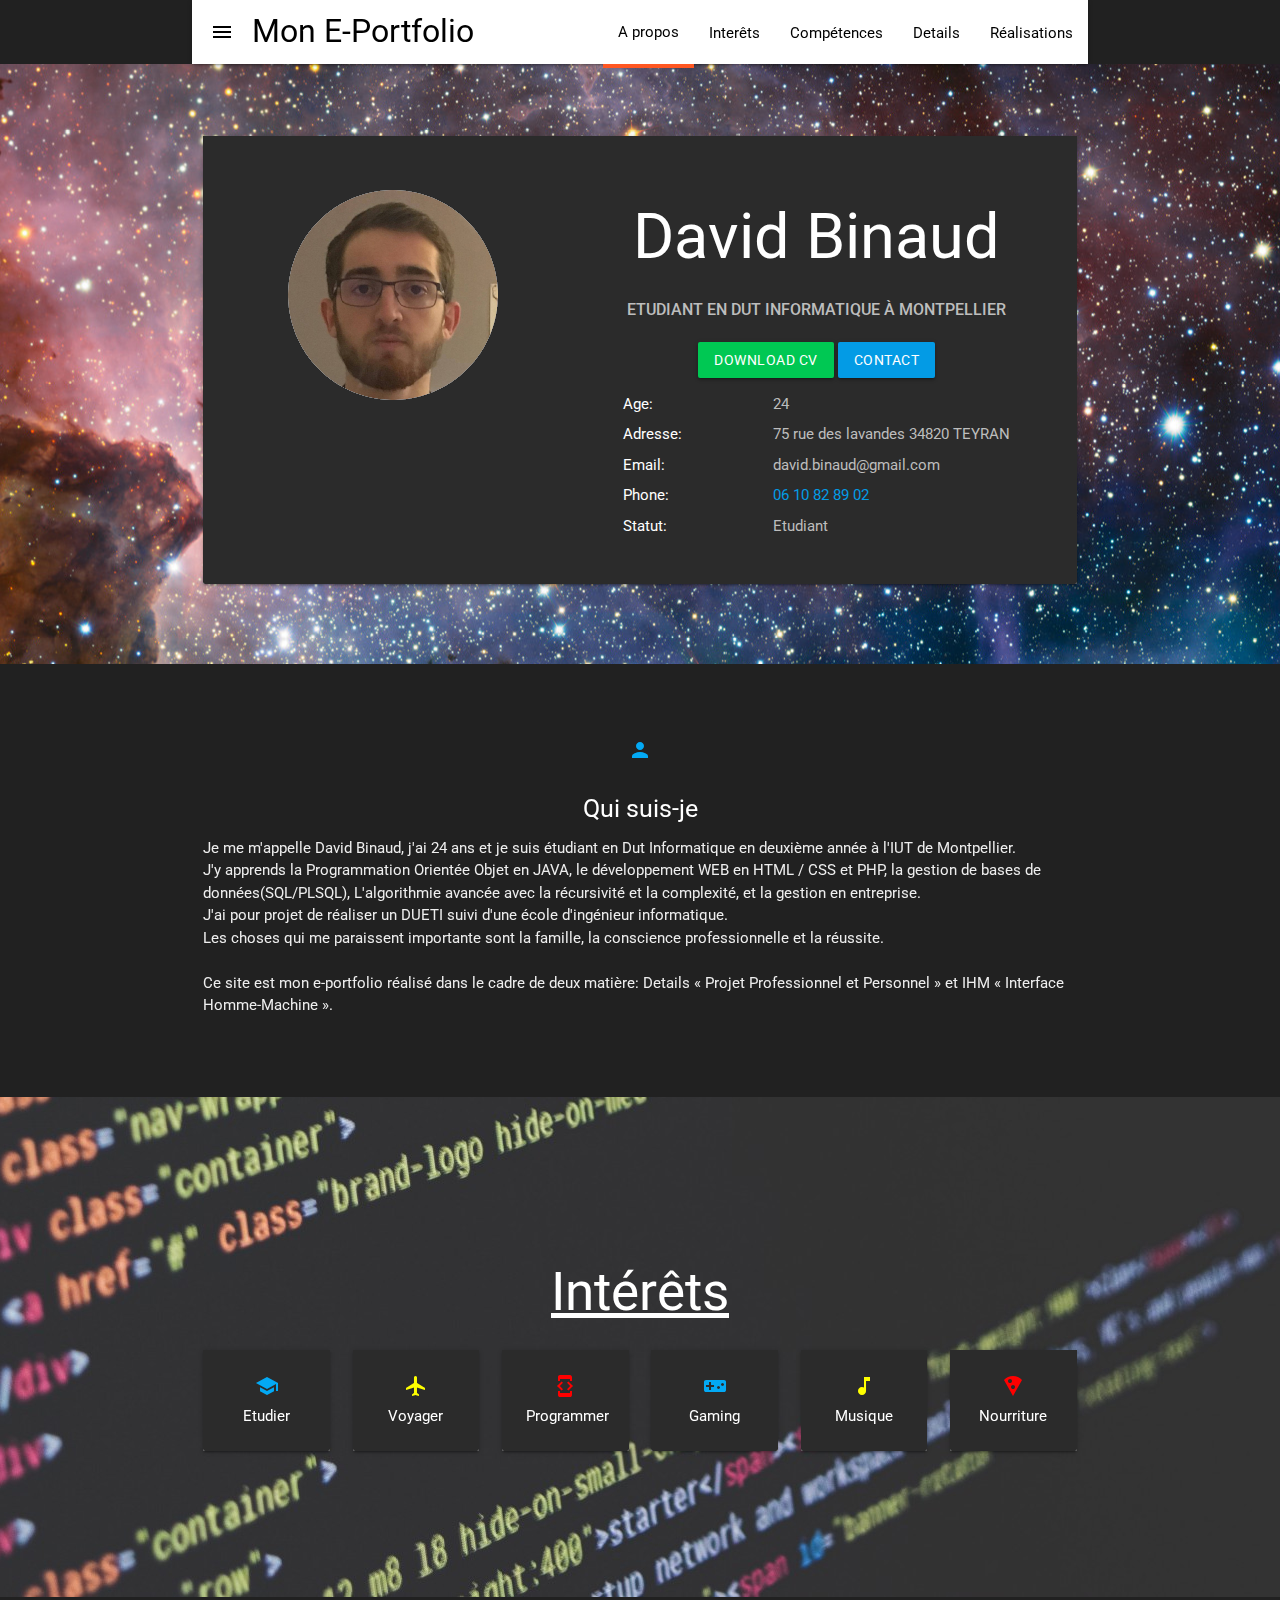
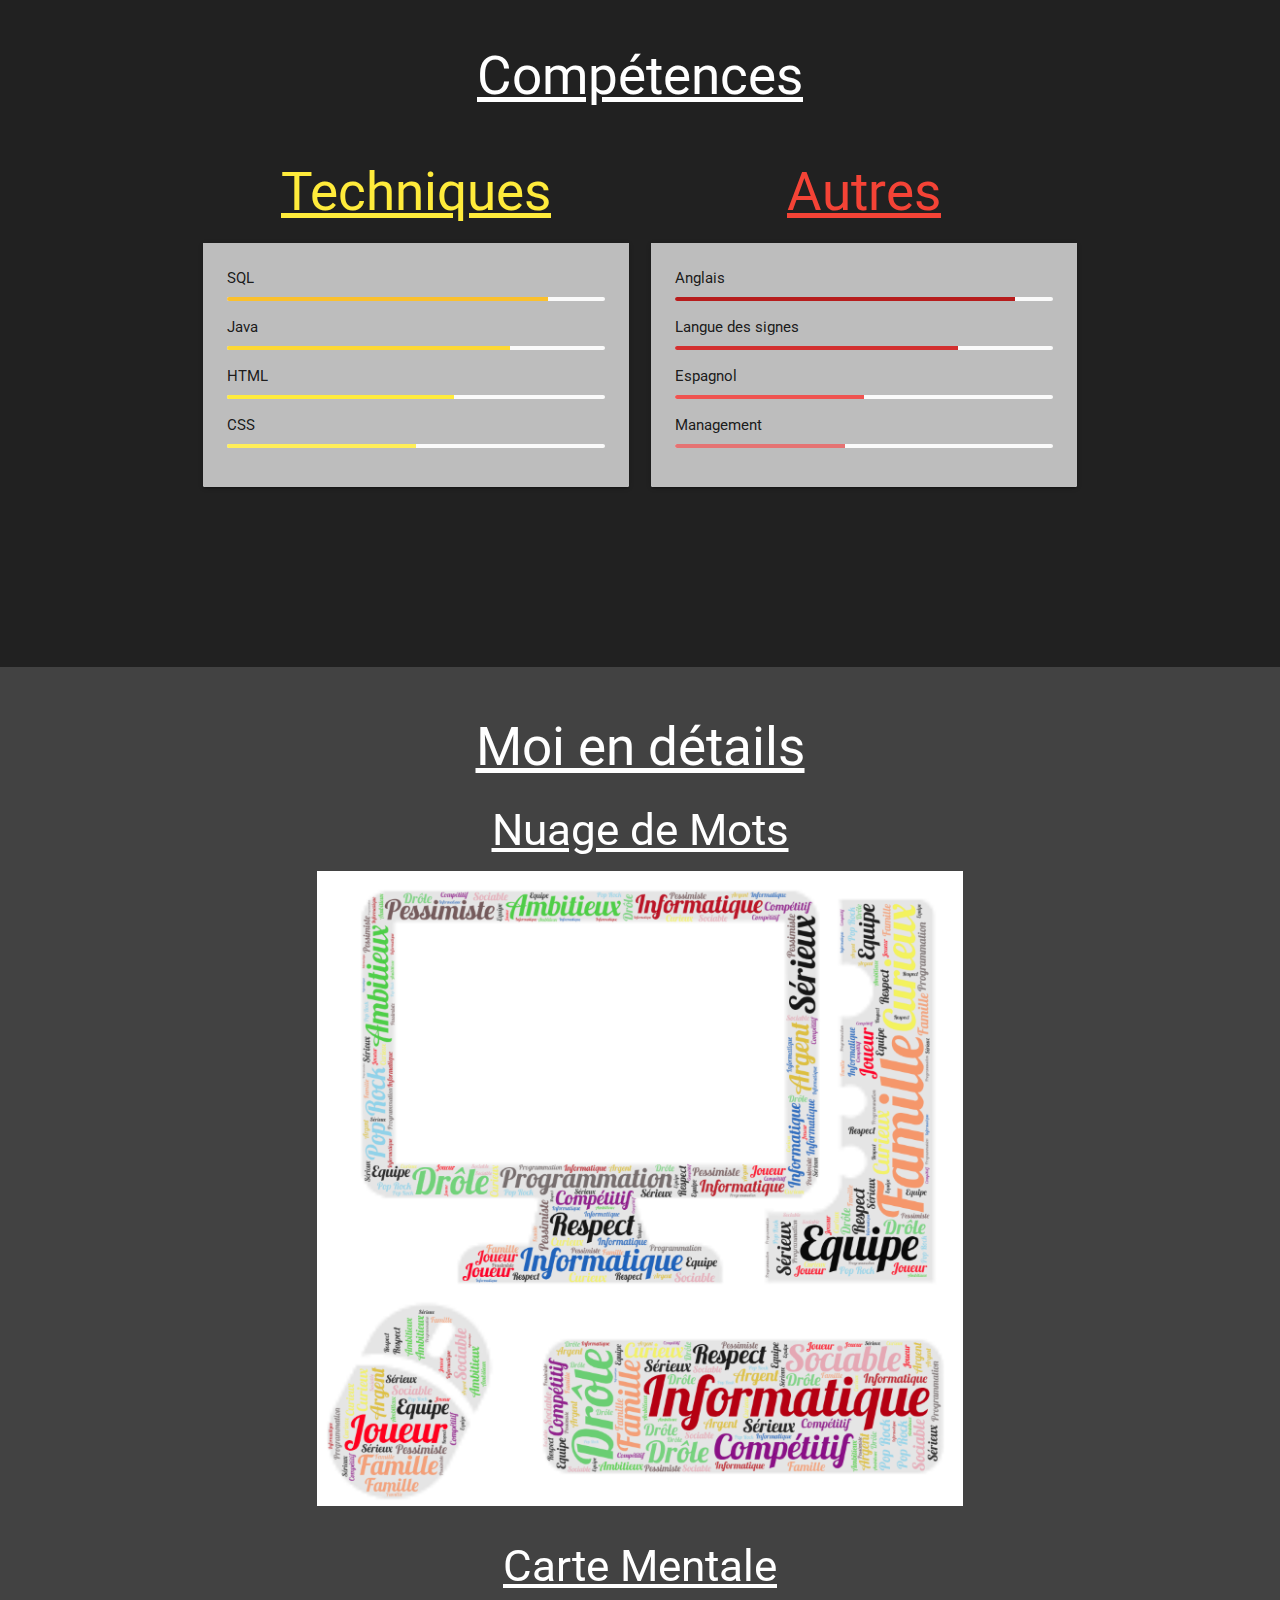
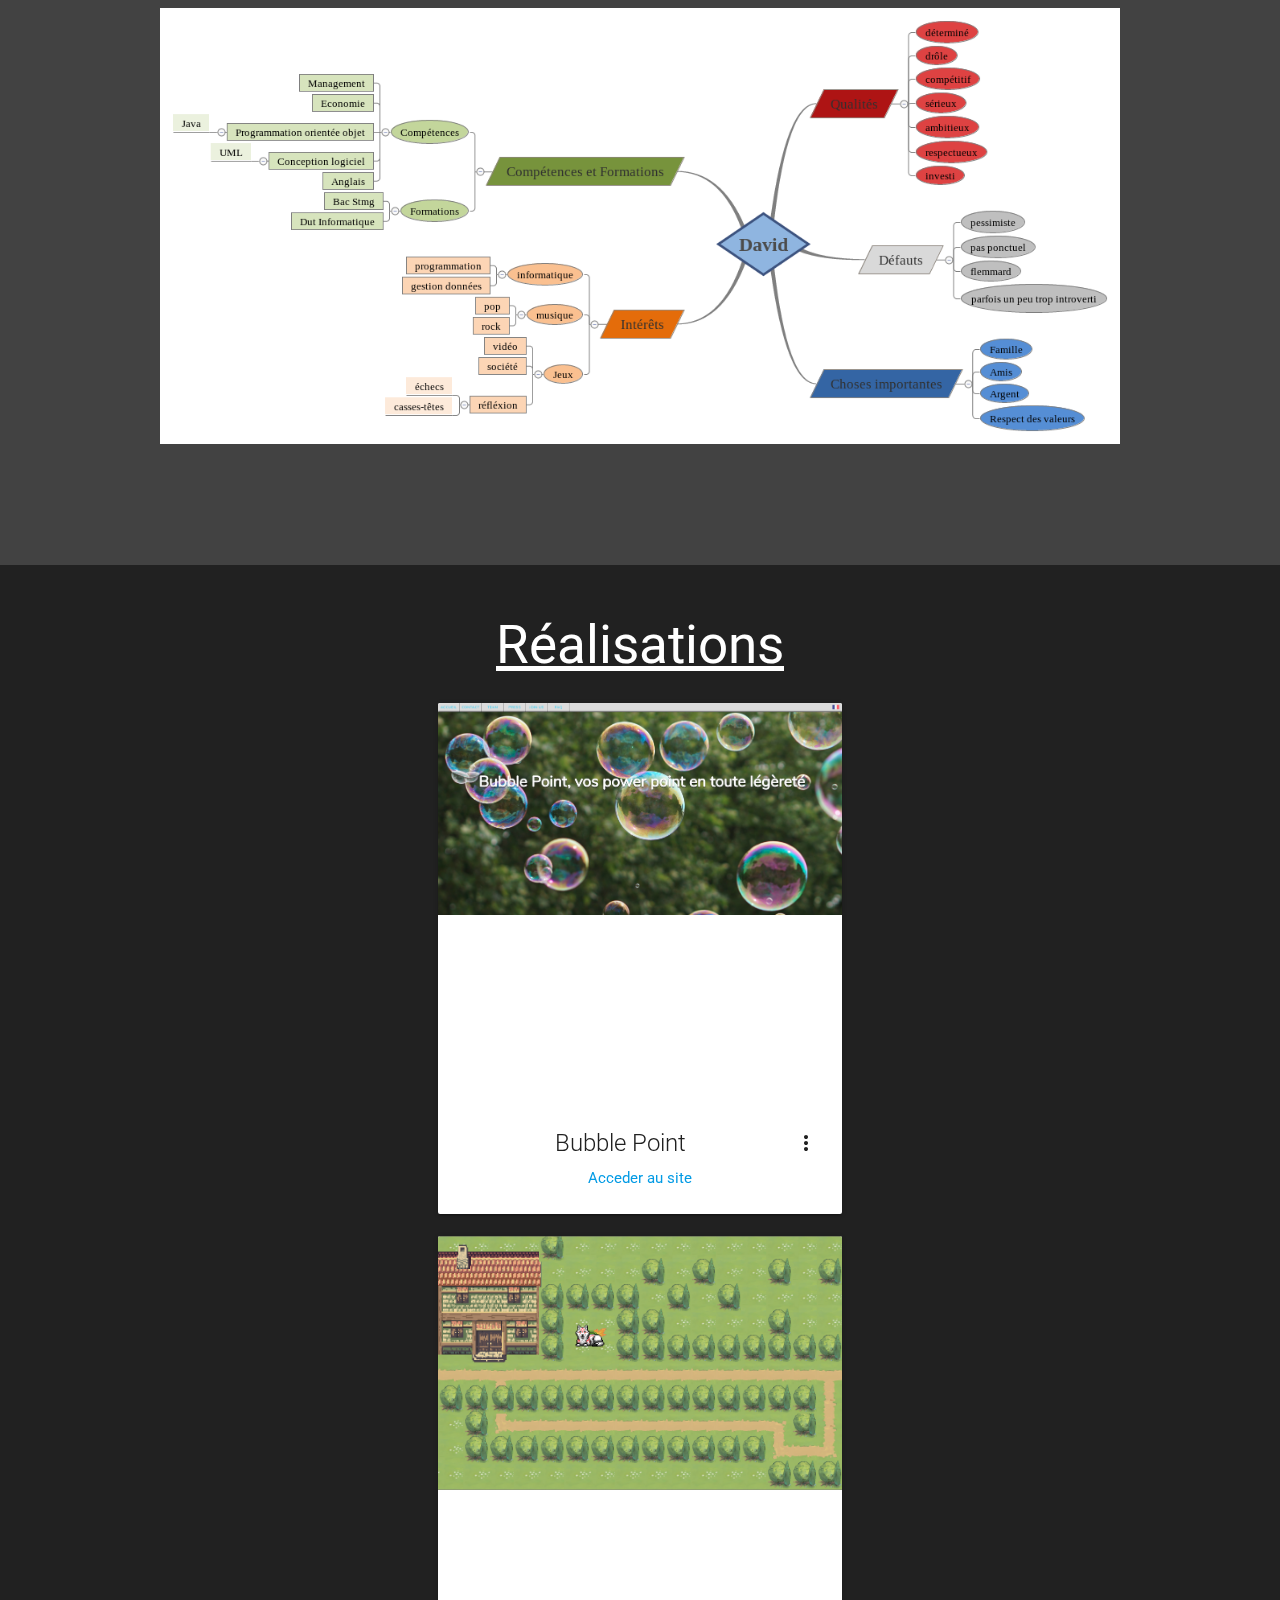
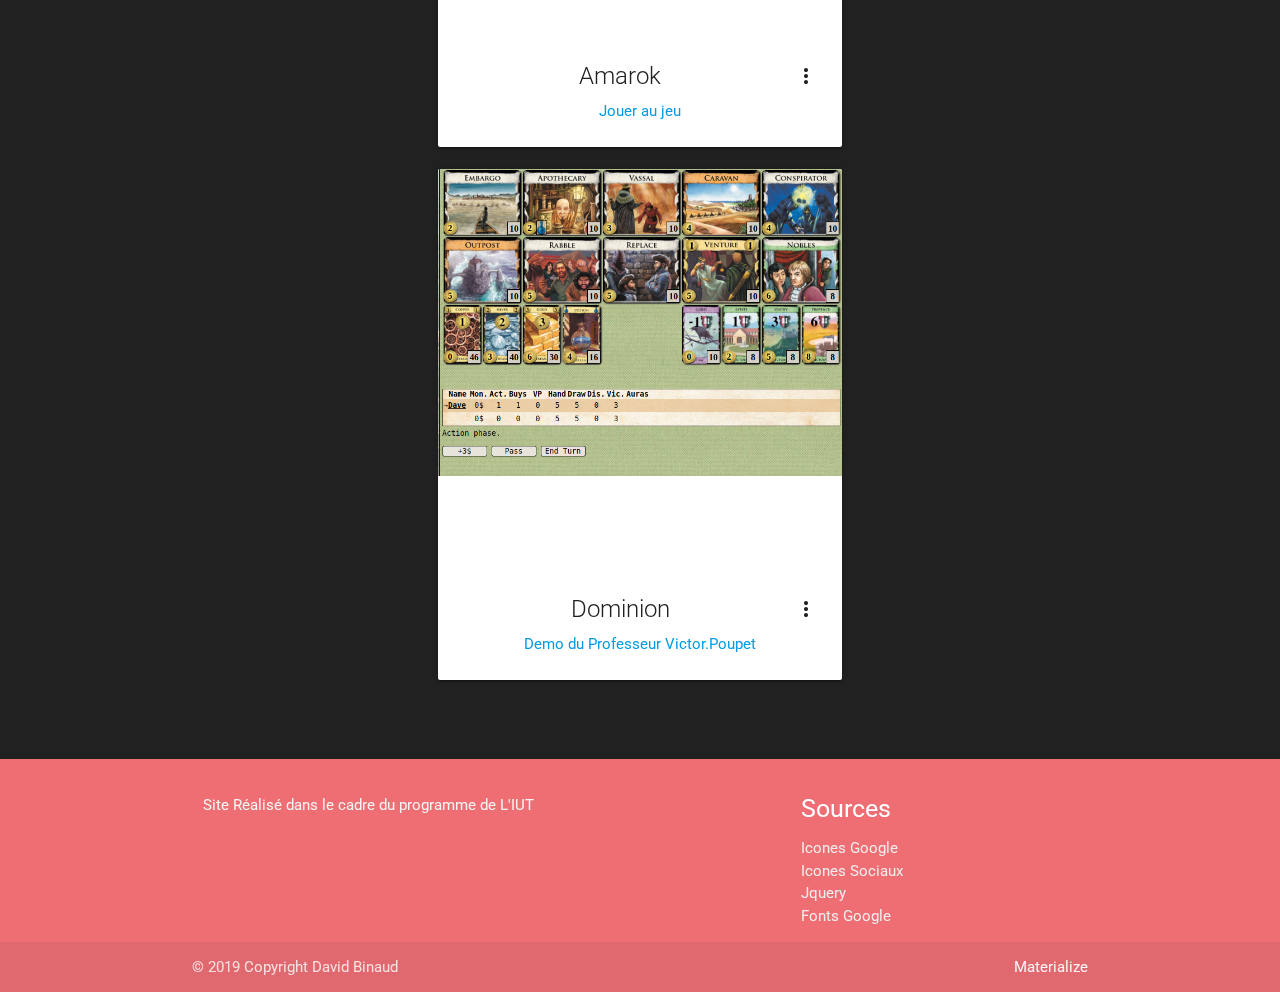
==== commit 8fc35c97: "Changement CV + rectifications corps index" ====
--- a/index.html
+++ b/index.html
@@ -41,7 +41,7 @@
                 <li class="menuItems"><a class="waves-effect black-text menuItems" href="#Apropos">A propos</a></li>
                 <li><a class="waves-effect black-text" href="#Interet">Interêts</a></li>
                 <li><a class="waves-effect black-text" href="#Competences">Compétences</a></li>
-                <li><a class="waves-effect black-text" href="#PPP">PPP</a></li>
+                <li><a class="waves-effect black-text" href="#Details">Details</a></li>
                 <li><a class="waves-effect black-text" href="#Realisations">Réalisations</a></li>
               </ul>
             </div>
@@ -75,7 +75,7 @@
           <li><a class="waves-effect waves-light white-text" href="#Apropos">A propos</a></li>
           <li><a class="waves-effect waves-light white-text" href="#Interet">Interêts</a></li>
           <li><a class="waves-effect waves-light white-text" href="#Competences">Compétences</a></li>
-          <li><a class="waves-effect waves-light white-text" href="#PPP">PPP</a></li>
+          <li><a class="waves-effect waves-light white-text" href="#Details">Details</a></li>
           <li><a class="waves-effect waves-light white-text" href="#Realisations">Réalisations</a></li>
         </ul>
       
@@ -105,14 +105,14 @@
                             <h1 id="about" class="scrollspy white-text">David Binaud</h1>
                             <p class="grey-text text-lighten-1">Etudiant en Dut Informatique à Montpellier</p>
                             <div>
-                              <a href="./src/CV.pdf" target="_blank" class="waves-effect waves-light btn green accent-4">DOWNLOAD CV</a>
-                              <a class="waves-effect waves-light btn light-blue darken-1" href="mailto:david.binaud@etu-umontpellier.fr">CONTACT</a>
+                              <a href="./src/CV-DAVIDBINAUD.pdf" target="_blank" class="waves-effect waves-light btn green accent-4">DOWNLOAD CV</a>
+                              <a class="waves-effect waves-light btn light-blue darken-1" href="mailto:david.binaud@gmail.com">CONTACT</a>
                             </div>
                             <ul>
-                              <li><span class="profile-title">Age:</span><span class="profile-desc">23</span></li>
+                              <li><span class="profile-title">Age:</span><span class="profile-desc">24</span></li>
                               <li><span class="profile-title">Adresse:</span><span class="profile-desc">75 rue des lavandes 34820 TEYRAN</span></li>
-                              <li><span class="profile-title">Email:</span><span class="profile-desc">david.binaut@etu-umontpellier.fr</span></li>
-                              <li><span class="profile-title">Phone:</span><span class="profile-desc">XX XX XX XX XX</span></li>
+                              <li><span class="profile-title">Email:</span><span class="profile-desc">david.binaud@gmail.com</span></li>
+                              <li><span class="profile-title">Phone:</span><span class="profile-desc"><a href="tel:+330610828902">06 10 82 89 02</a></span></li>
                               <li><span class="profile-title ">Statut:</span><span class="profile-desc">Etudiant</span></li>
                             </ul>
                           </div>
@@ -137,13 +137,13 @@
              </h2>
              <h5 class="center white-text">Qui suis-je</h5>
              <p class="grey-text text-lighten-3" id="whoami">
-              Je me m'appelle David Binaud, j'ai 23 ans et je suis étudiant en Dut Informatique en première année à l'IUT de Montpellier. Malgré quelques déconvenues, j'ai enfin parvenu à avoir mon bac et entrer dans cette formation qui me plait.<br>
-              J'y apprends des bases de programmation, de web, de conception et une de mes matières préférée la base de donnée.<br>
-              Je ne suis pas encore totalement sure de ce que je veux faire après le DUT, mais au moins une licence informatique et qui vivra vera.<br>
+              Je me m'appelle David Binaud, j'ai 24 ans et je suis étudiant en Dut Informatique en deuxième année à l'IUT de Montpellier.<br>
+              J'y apprends la Programmation Orientée Objet en JAVA, le développement WEB en HTML / CSS et PHP, la gestion de bases de données(SQL/PLSQL), L'algorithmie avancée avec la récursivité et la complexité, et la gestion en entreprise.<br>
+              J'ai pour projet de réaliser un DUETI suivi d'une école d'ingénieur informatique.<br>
               
               Les choses qui me paraissent importante sont la famille, la conscience professionnelle et la réussite.
               <br><br>
-              Ce site est mon e-portfolio réalisé dans le cadre de deux matière: PPP « Projet Professionnel et Personnel » et IHM « Interface Homme-Machine ».
+              Ce site est mon e-portfolio réalisé dans le cadre de deux matière: Details « Projet Professionnel et Personnel » et IHM « Interface Homme-Machine ».
              </p>
            </div>
            
@@ -314,8 +314,8 @@
 
 
     <div class="section grey darken-3">
- <!--PPP -->
-      <div class="center scrollspy"  id="PPP">
+ <!--Details -->
+      <div class="center scrollspy"  id="Details">
         <h2 class="white-text">Moi en détails</h2>
       <div >
 
@@ -334,18 +334,18 @@
 
 
 
-  <div class="section">
+  <div class="section scrollspy" id="Realisations">
     <!--Realisations -->
-    <div class="row center scrollspy" id="Realisations">
+    <div class="row center">
       <h2 class="white-text center">Réalisations</h2>
-      <div class="col s12 m8 l4 offset-m2 center">
+      <div class="col s12 m8 l4 offset-m2 offset-l4 center">
         <div class="card center">
           <div class="card-image waves-effect waves-block waves-light">
               <img class="activator responsive-img" src="images/Bubble.png">
           </div>
           <div class="card-content">
             <span class="card-title activator grey-text text-darken-4">Bubble Point<i class="material-icons right">more_vert</i></span>
-            <p><a href="http://webinfo.iutmontp.univ-montp2.fr/~binaudd" target="_blank" class="center">Acceder au site</a></p>
+            <p><a href="./public_html/index.html" target="_blank" class="center">Acceder au site</a></p>
           </div>
 
           <div class="card-reveal">
@@ -358,7 +358,7 @@
         </div>
       </div>
 
-      <div class="col s12 m8 l4 offset-m2 center">
+      <div class="col s12 m8 l4 offset-m2 offset-l4 center">
         <div class="card center">
           <div class="card-image waves-effect waves-block waves-light">
               <img class="responsive-img activator" src="./images/Amarok.png">
@@ -379,7 +379,7 @@
       </div>
 
 
-      <div class="col s12 m8 l4 offset-m2 center">
+      <div class="col s12 m8 l4 offset-m2 offset-l4 center">
         <div class="card center">
           <div class="card-image waves-effect waves-block waves-light">
               <img class="activator responsive-img" src="./images/Dominion.png">
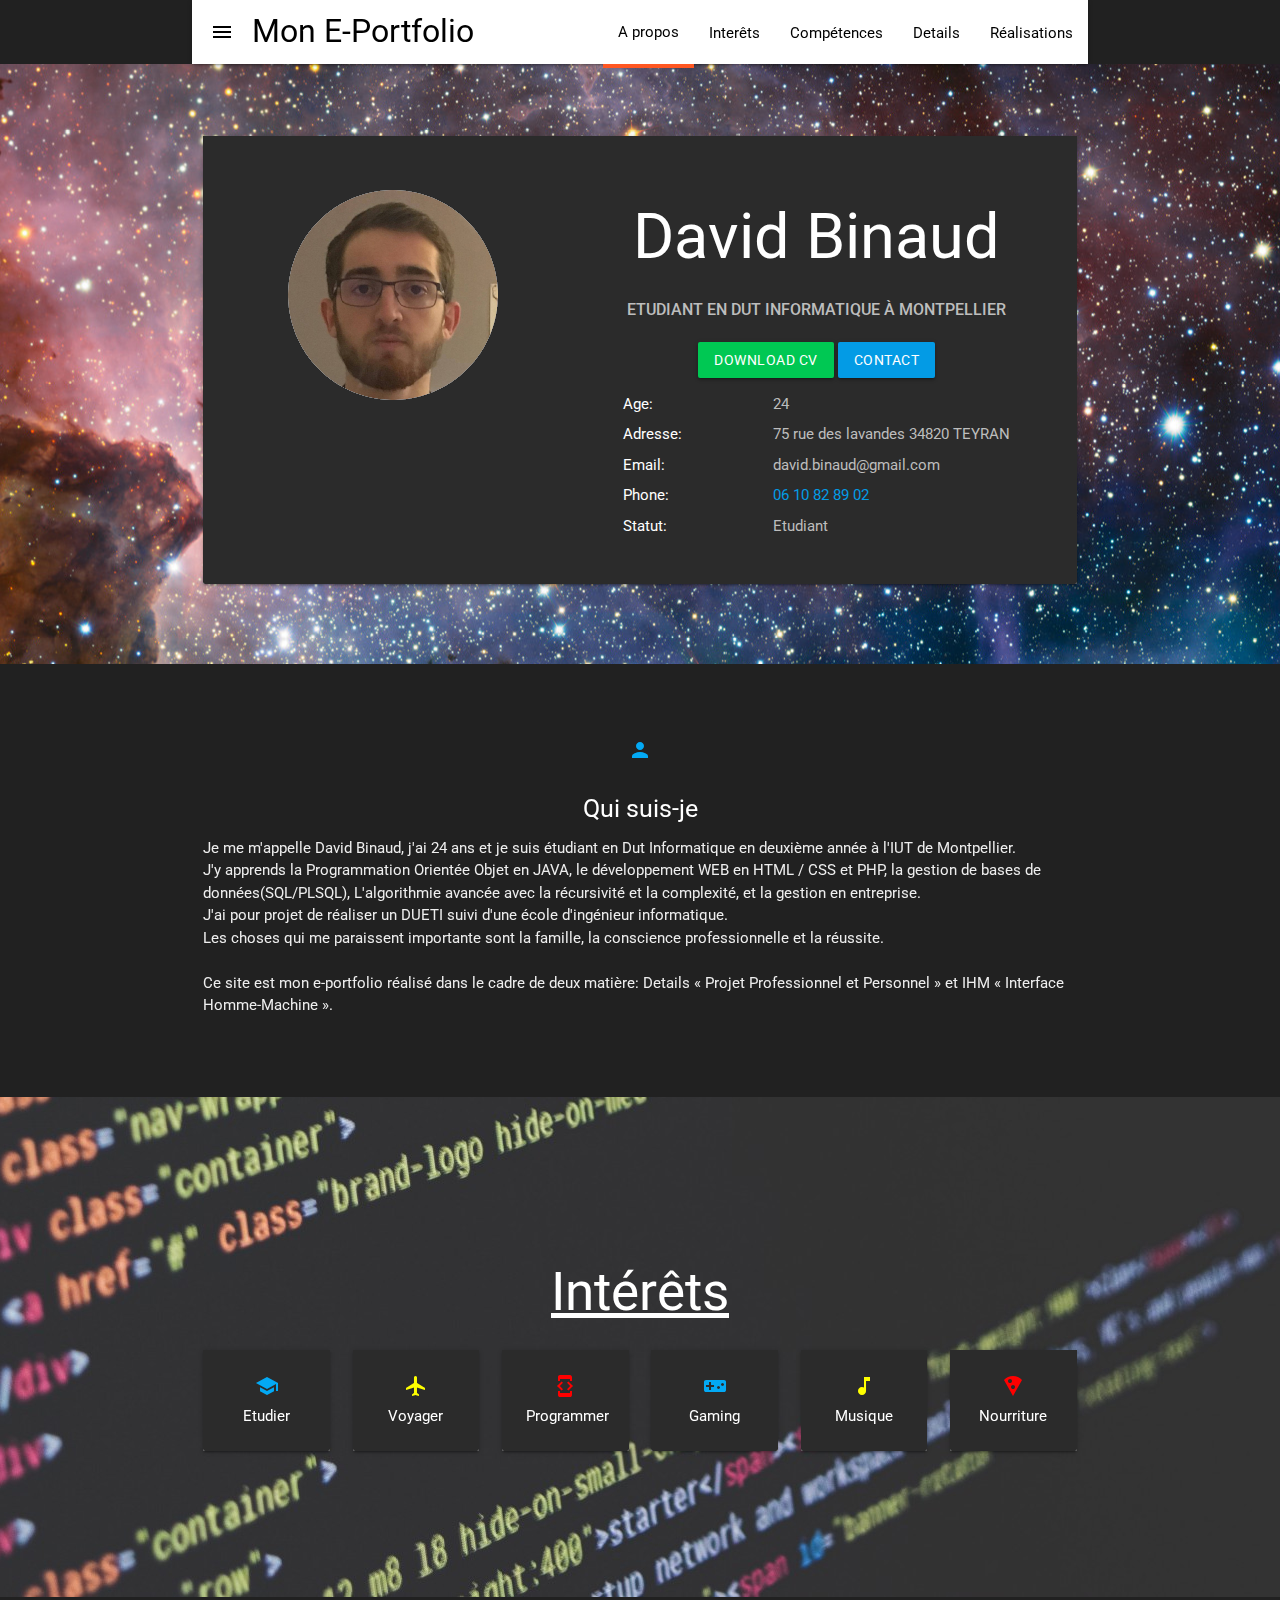
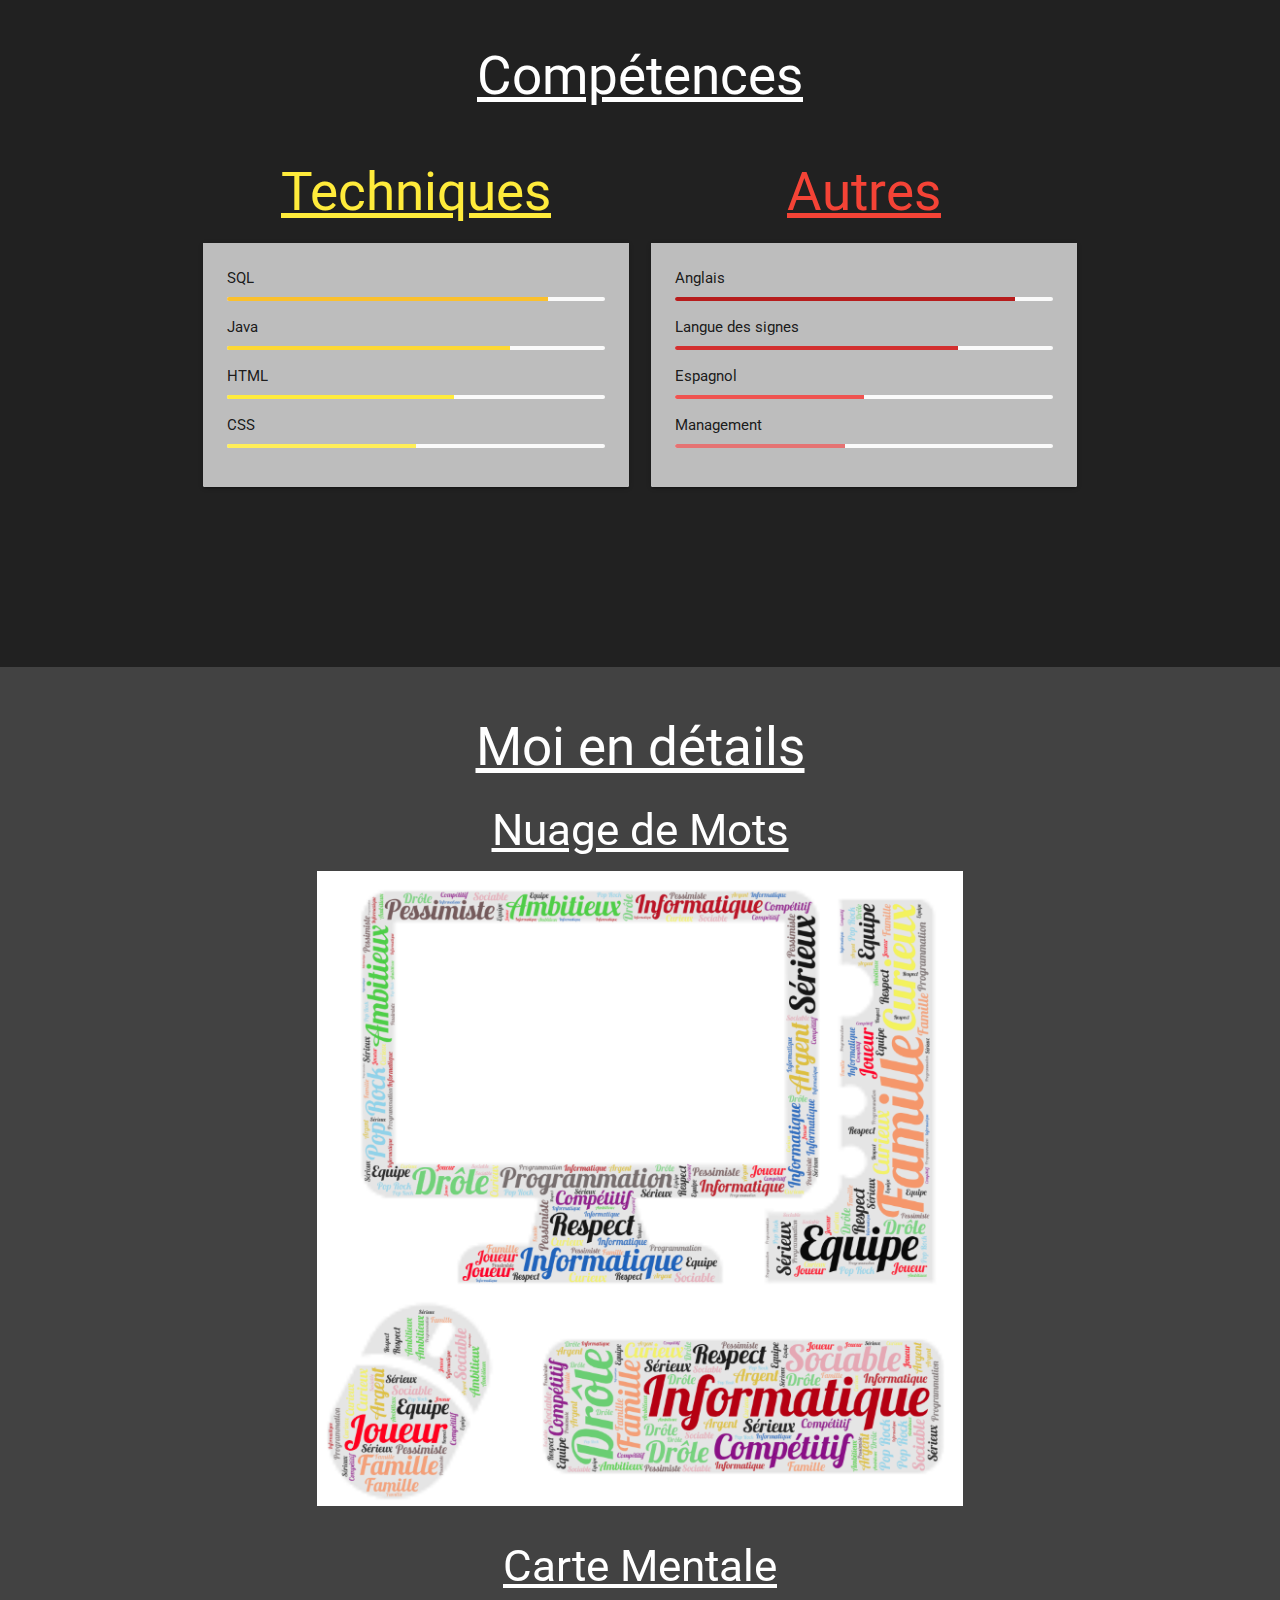
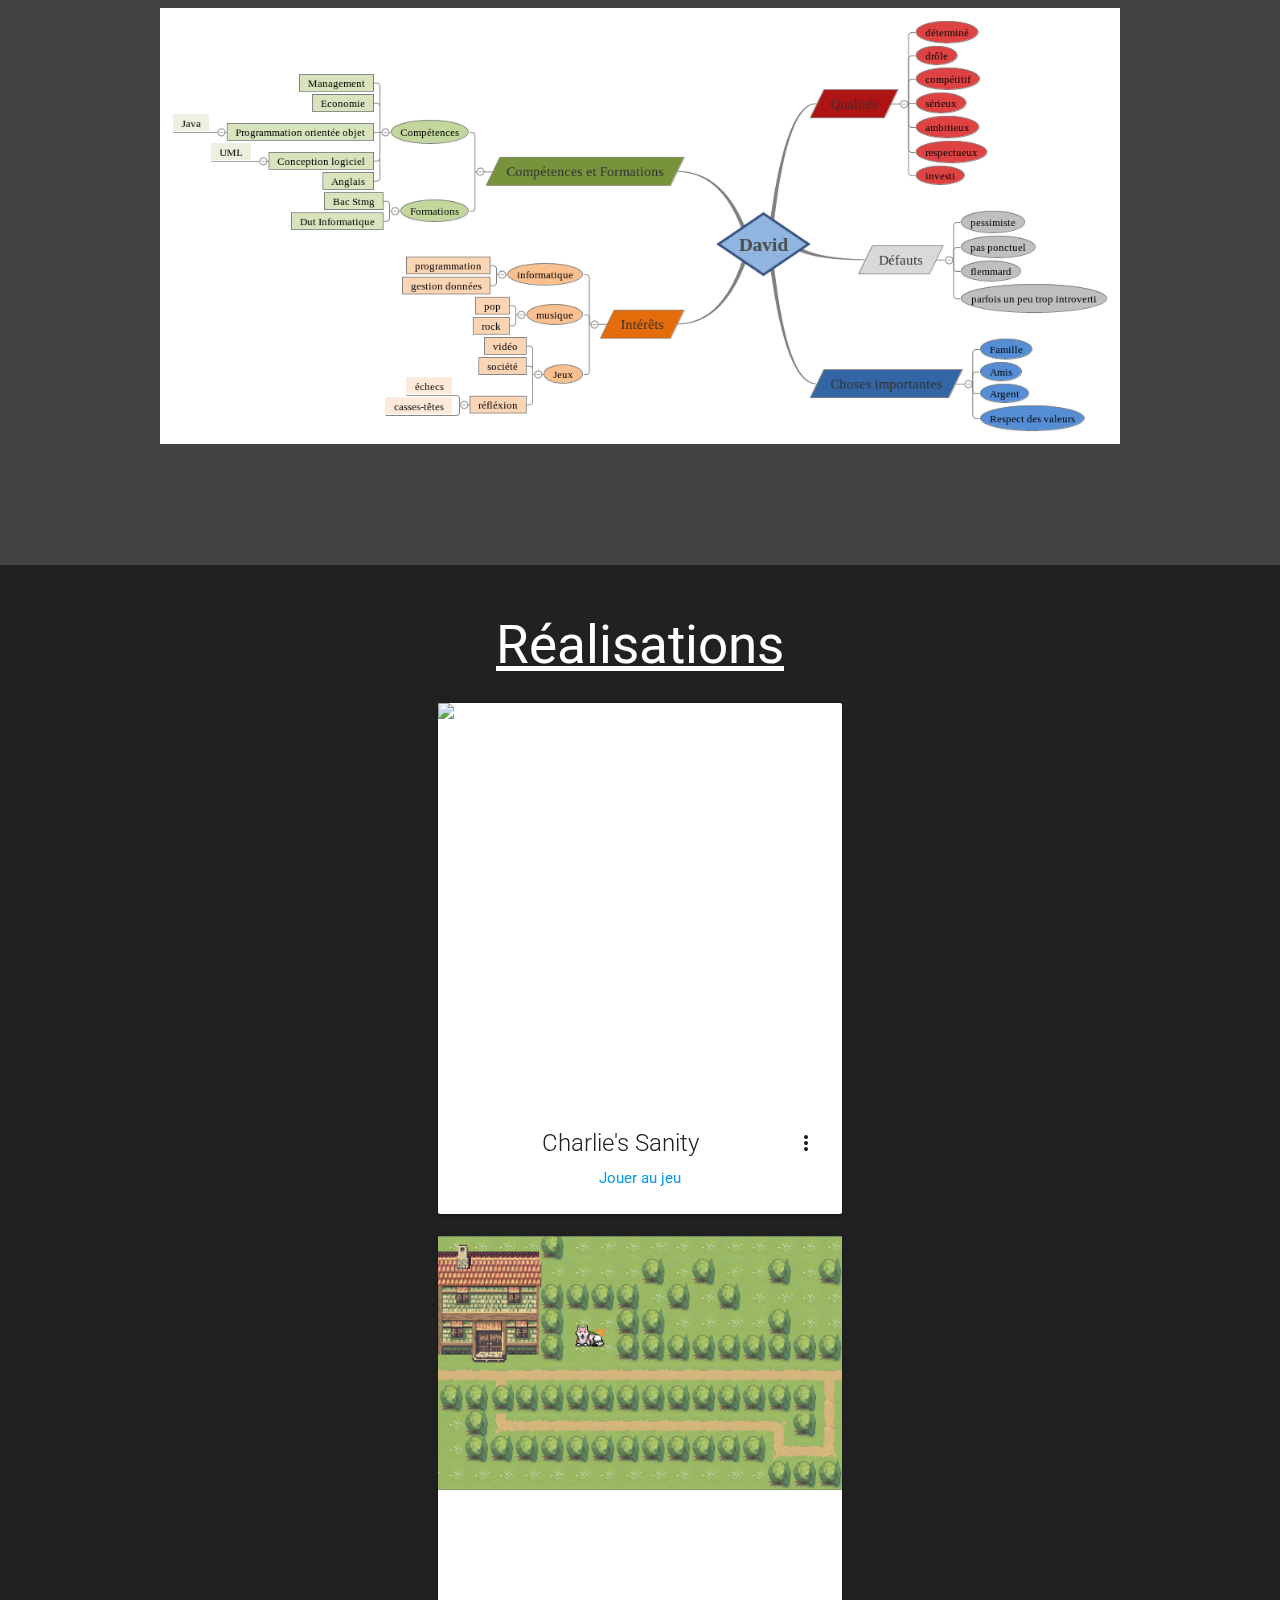
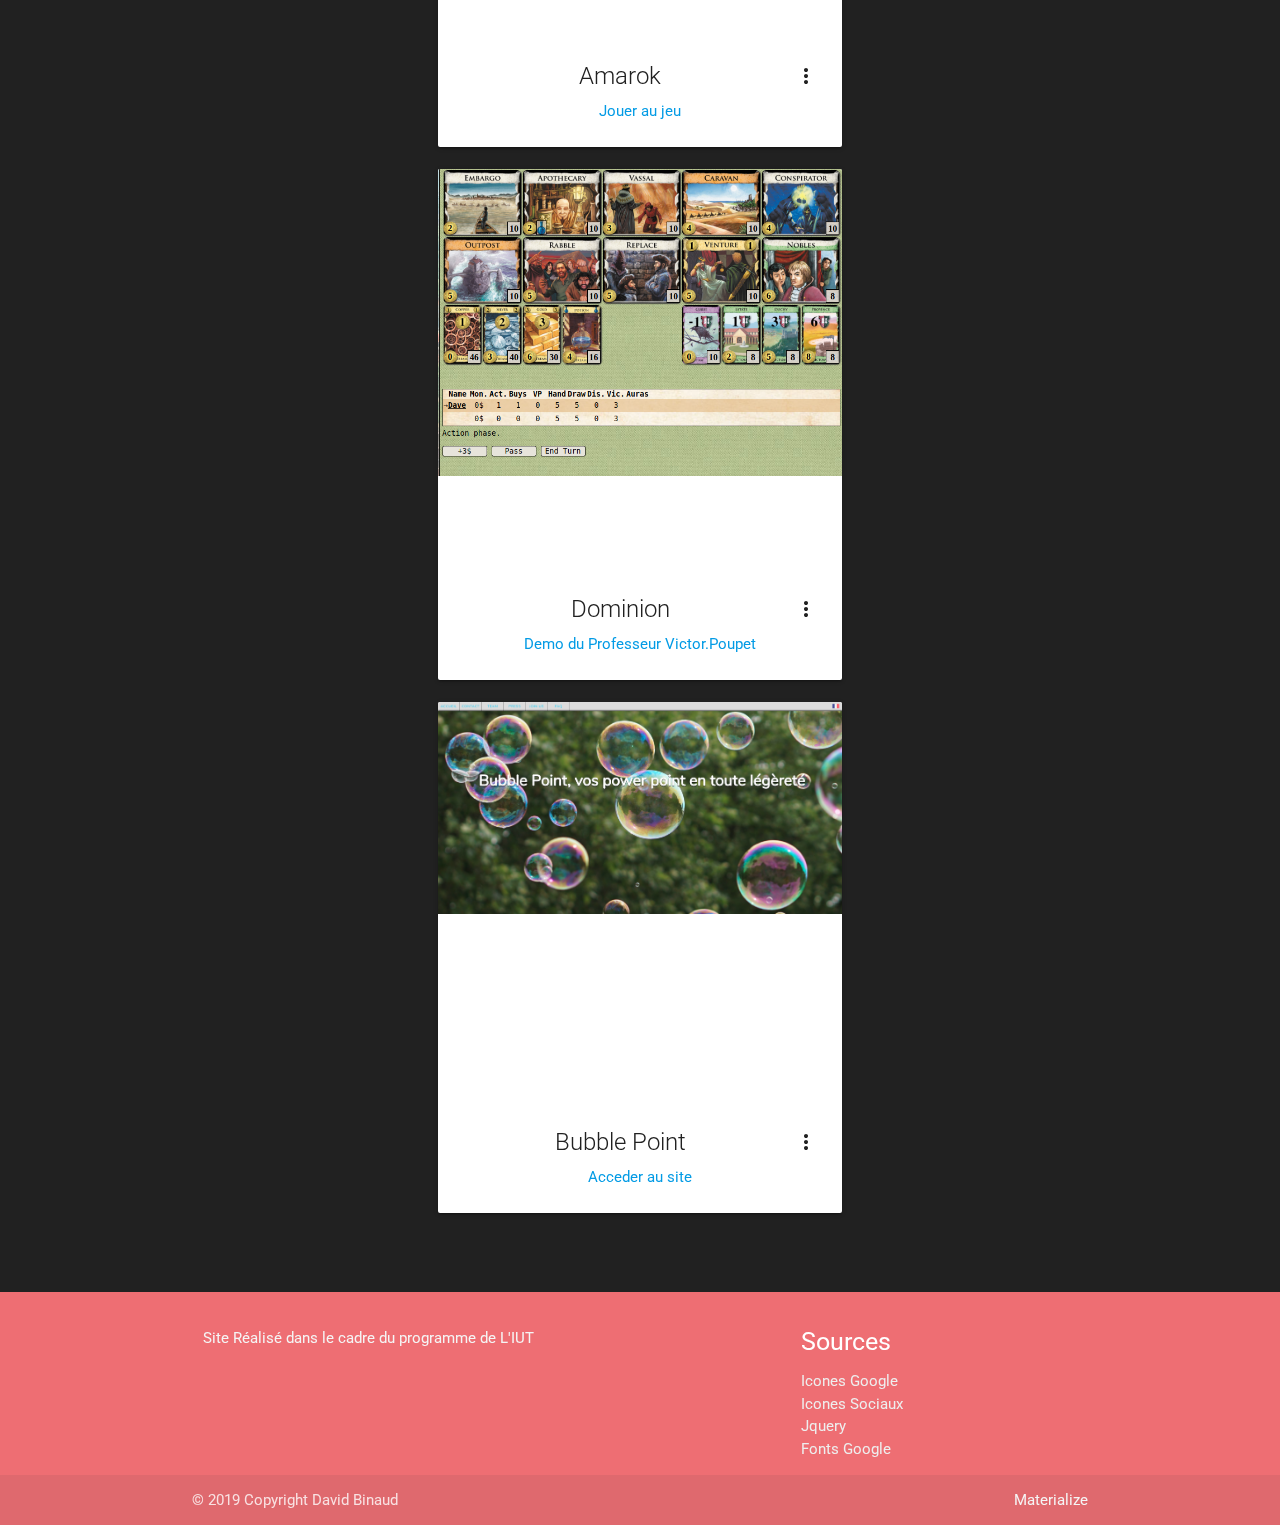
==== commit b167be2b: "Rajout de CharliesSanity et légère amélioration du design des pages de jeux" ====
--- a/index.html
+++ b/index.html
@@ -154,7 +154,7 @@
     </div>
 
 
-		
+    
  <!--Interets -->
         <div class="parallax-container transparent scrollspy valign-wrapper" id="Interet">
           <div class="parallax"><img src="./images/coding.jpeg"></div>
@@ -243,7 +243,7 @@
 
  <!--Competences -->
         <div class="section N/A">
-		  	     <h2 class="white-text center">Compétences</h2>
+             <h2 class="white-text center">Compétences</h2>
              <div class="container skills">
         <div class="row scrollspy" id="Competences">
           <div class="col s12 l6 technicalSkill">
@@ -338,8 +338,74 @@
     <!--Realisations -->
     <div class="row center">
       <h2 class="white-text center">Réalisations</h2>
-      <div class="col s12 m8 l4 offset-m2 offset-l4 center">
-        <div class="card center">
+
+
+        <div class="col s12 m8 l4 offset-m2 offset-l4 center">
+          <div class="card center">
+            <div class="card-image waves-effect waves-block waves-light">
+                <img class="responsive-img activator" src="./images/CharliesSanity.png">
+            </div>
+            <div class="card-content">
+              <span class="card-title activator grey-text text-darken-4">Charlie's Sanity<i class="material-icons right">more_vert</i></span>
+              <p><a href="./src/CharliesSanity/charlie.html" target="_blank" class="center">Jouer au jeu</a></p>
+            </div>
+
+            <div class="card-reveal">
+              <span class="card-title grey-text text-darken-4">Charlie's Sanity<i class="material-icons right">close</i></span>
+              <p class="text">C'est un jeu réalisé Lors de la Code Game Jam 2020 qui est une compétition de programmation de jeu en 30h par groupe. Nous étions 6 sur ce projet.
+              <br><br>
+              Nous avons utilisé Unity pour réaliser ce jeu. Avec des connaissances de la participation à l'édition précédente que ce soit dans l'utilisation de Unity ou de la programmation en C#. Une organisation type agiles mise en place nous a permis de nous concentrer sur des taches précises et d'importance supérieure, cette agilité a amélioré notre efficacité et productivité pour cette édition.
+              <br><br>
+              Avec pour thème: "Cute and Creepy".
+              </p>
+            </div>
+          </div>
+        </div>
+
+
+
+        <div class="col s12 m8 l4 offset-m2 offset-l4 center">
+          <div class="card center">
+            <div class="card-image waves-effect waves-block waves-light">
+                <img class="responsive-img activator" src="./images/Amarok.png">
+            </div>
+            <div class="card-content">
+              <span class="card-title activator grey-text text-darken-4">Amarok<i class="material-icons right">more_vert</i></span>
+              <p><a href="./src/Amarok/amarok.html" target="_blank" class="center">Jouer au jeu</a></p>
+            </div>
+
+            <div class="card-reveal">
+              <span class="card-title grey-text text-darken-4">Amarok<i class="material-icons right">close</i></span>
+              <p class="text">C'est un jeu réalisé Lors de la Code Game Jam 2019 qui est une compétition de programmation de jeu en 30h par groupe. Nous étions 6 sur ce projet.
+              <br><br>
+              Nous avons utilisé Unity pour réaliser ce jeu. Sans connaissance préalable de cet outil. Mais la détermination et l'envie d'apprendre/comprendre nous a permis de produire ce petit jeu dans un temps limité.
+              Avec pour thème: "Ballade en forêt".
+              </p>
+            </div>
+          </div>
+        </div>
+
+
+        <div class="col s12 m8 l4 offset-m2 offset-l4 center">
+          <div class="card center">
+            <div class="card-image waves-effect waves-block waves-light">
+                <img class="activator responsive-img" src="./images/Dominion.png">
+            </div>
+            <div class="card-content">
+              <span class="card-title activator grey-text text-darken-4">Dominion<i class="material-icons right">more_vert</i></span>
+              <p><a href="https://dominion.zanapher.fr/index" target="_blank">Demo du Professeur Victor.Poupet</a></p>
+            </div>
+
+            <div class="card-reveal">
+              <span class="card-title grey-text text-darken-4">Dominion<i class="material-icons right">close</i></span>
+              <p class="text">Ce Projet est réalisé dans le cadre du cours de Programmation Orientée objet. Et nous pousse à coder un jeu de cartes qui au demeurant est très interessant.<br><br>
+                Le jeu que nous avons codé n'est pas accessible sur le web mais une version du professeur est <a href="https://dominion.zanapher.fr/index" target="blank">disponible ici</a>.</p>
+            </div>
+          </div>
+        </div>
+
+    <div class="col s12 m8 l4 offset-m2 offset-l4 center">
+      <div class="card center">
           <div class="card-image waves-effect waves-block waves-light">
               <img class="activator responsive-img" src="images/Bubble.png">
           </div>
@@ -354,45 +420,6 @@
             <br><br>
             Ce projet fut réalisé en groupe de 4. Cela nous a permis de comprendre le fonctionnement d'un travail en groupe et de nous améliorer en communication et travail en commun.
             </p>
-          </div>
-        </div>
-      </div>
-
-      <div class="col s12 m8 l4 offset-m2 offset-l4 center">
-        <div class="card center">
-          <div class="card-image waves-effect waves-block waves-light">
-              <img class="responsive-img activator" src="./images/Amarok.png">
-          </div>
-          <div class="card-content">
-            <span class="card-title activator grey-text text-darken-4">Amarok<i class="material-icons right">more_vert</i></span>
-            <p><a href="./src/Amarok/amarok.html" target="_blank" class="center">Jouer au jeu</a></p>
-          </div>
-
-          <div class="card-reveal">
-            <span class="card-title grey-text text-darken-4">Amarok<i class="material-icons right">close</i></span>
-            <p class="text">C'est un jeu réalisé Lors de la Code Game Jam qui est une compétition de programmation de jeu en 30h par groupe. Nous étions 6 sur ce projet.
-            <br><br>
-            Nous avons utilisé Unity pour réaliser ce jeu. Sans connaissance préalable de cet outil. Mais la détermination et l'envie d'apprendre/comprendre nous a permis de produire ce petit jeu dans un temps limité.
-            </p>
-          </div>
-        </div>
-      </div>
-
-
-      <div class="col s12 m8 l4 offset-m2 offset-l4 center">
-        <div class="card center">
-          <div class="card-image waves-effect waves-block waves-light">
-              <img class="activator responsive-img" src="./images/Dominion.png">
-          </div>
-          <div class="card-content">
-            <span class="card-title activator grey-text text-darken-4">Dominion<i class="material-icons right">more_vert</i></span>
-            <p><a href="https://dominion.zanapher.fr/index" target="_blank">Demo du Professeur Victor.Poupet</a></p>
-          </div>
-
-          <div class="card-reveal">
-            <span class="card-title grey-text text-darken-4">Dominion<i class="material-icons right">close</i></span>
-            <p class="text">Ce Projet est réalisé dans le cadre du cours de Programmation Orientée objet. Et nous pousse à coder un jeu de cartes qui au demeurant est très interessant.<br><br>
-              Le jeu que nous avons codé n'est pas accessible sur le web mais une version du professeur est <a href="https://dominion.zanapher.fr/index" target="blank">disponible ici</a>.</p>
           </div>
         </div>
       </div>
